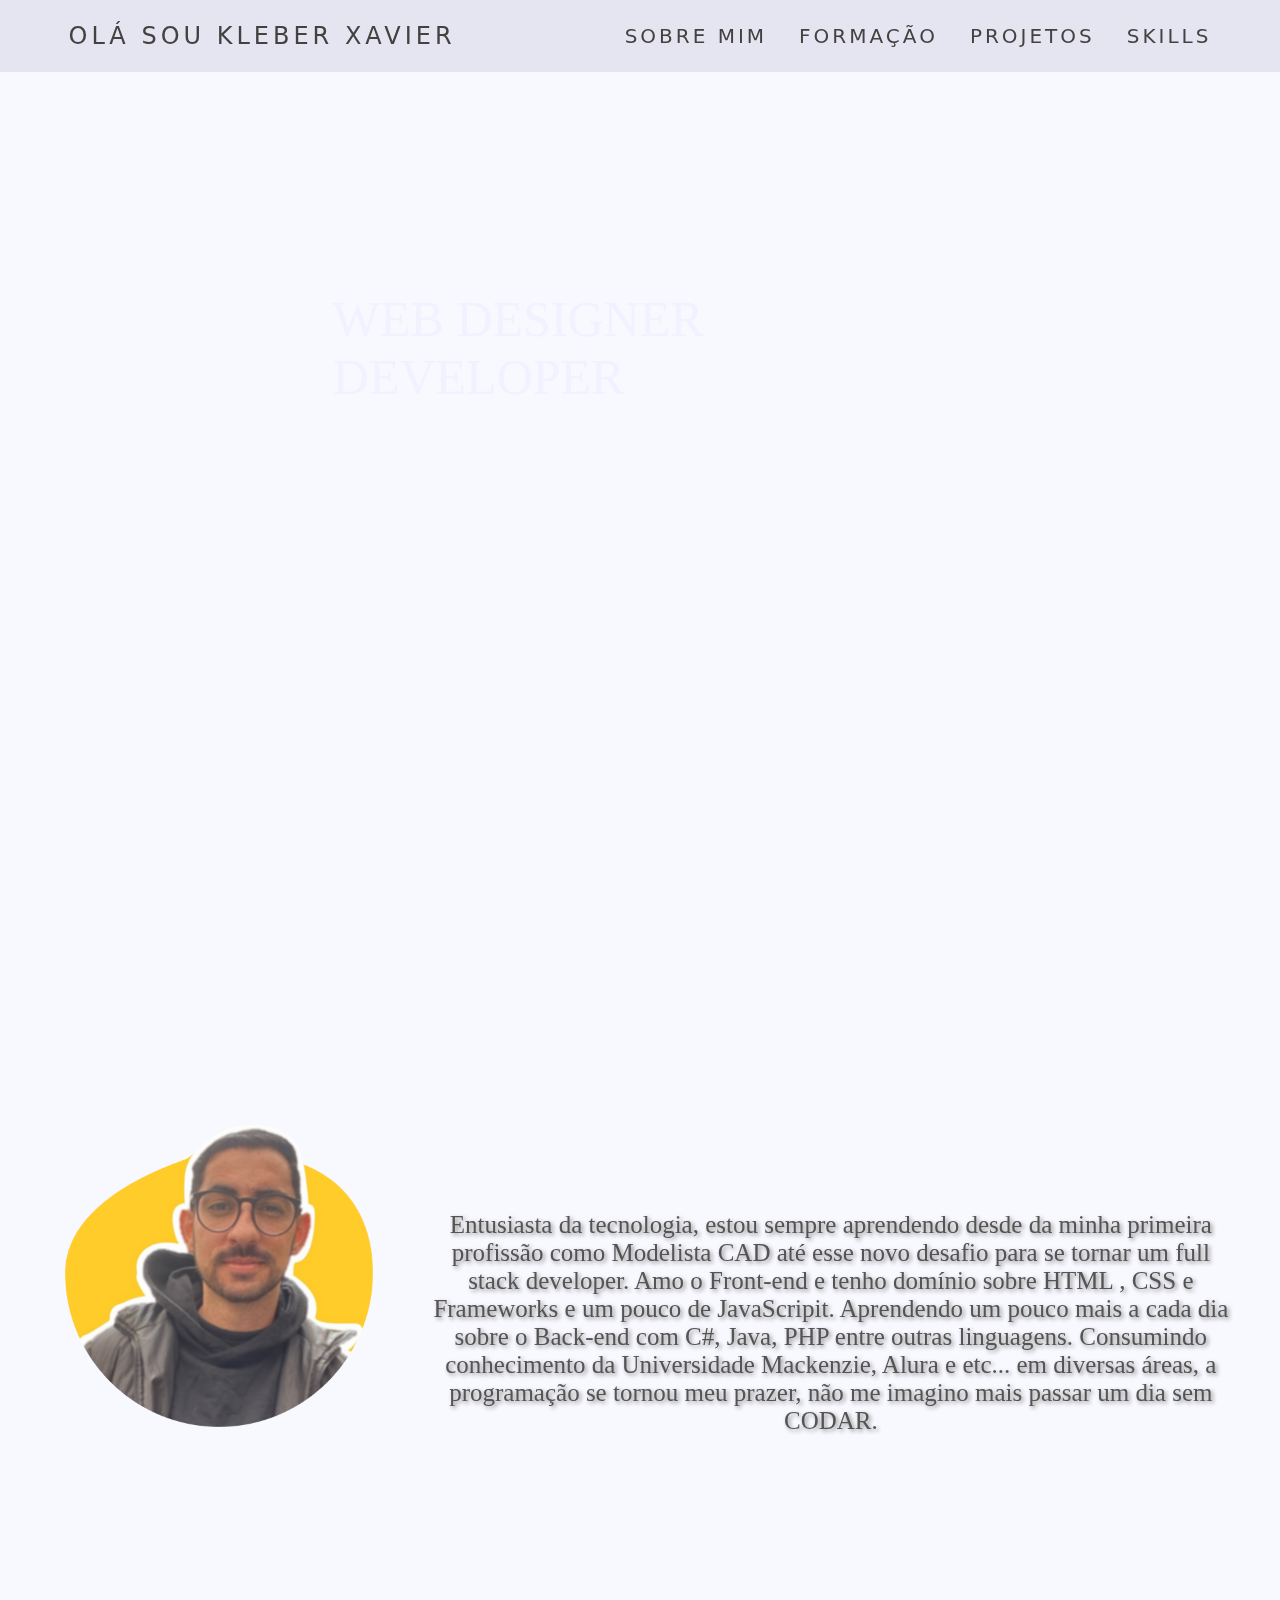
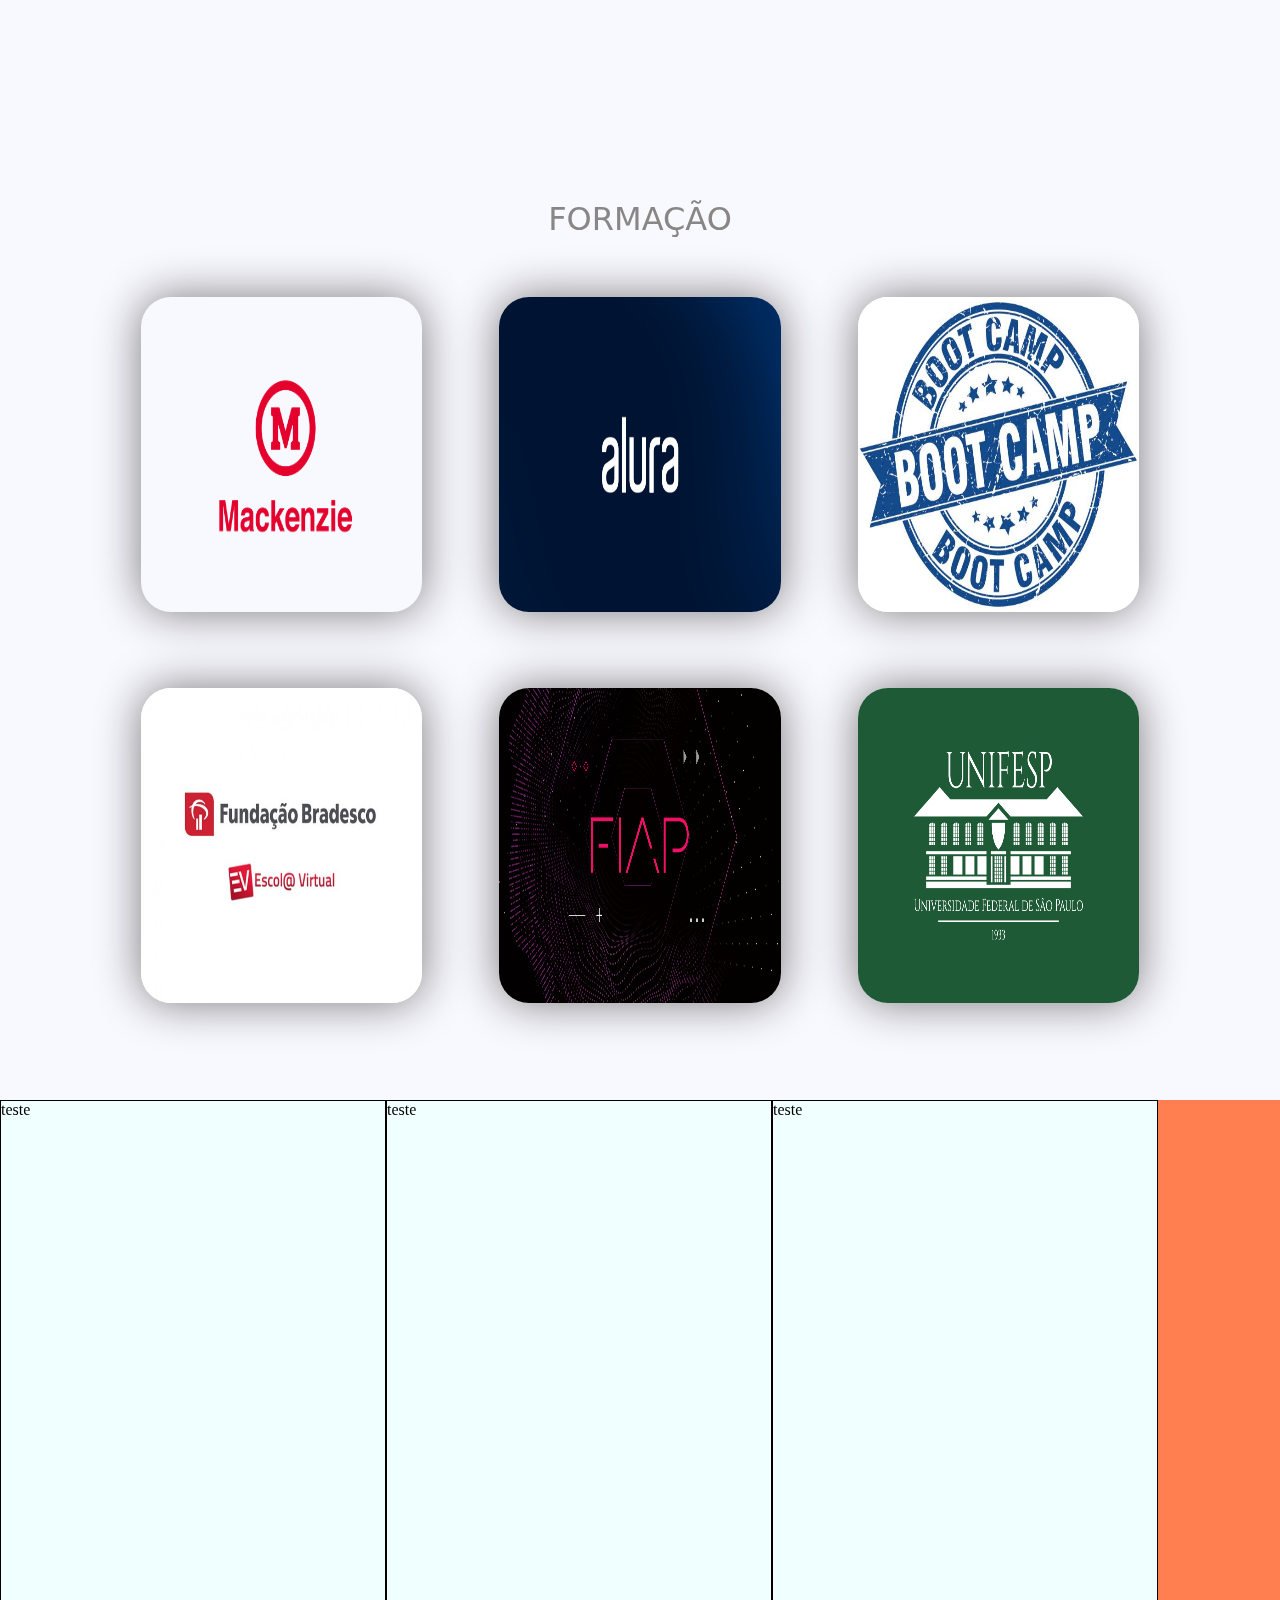
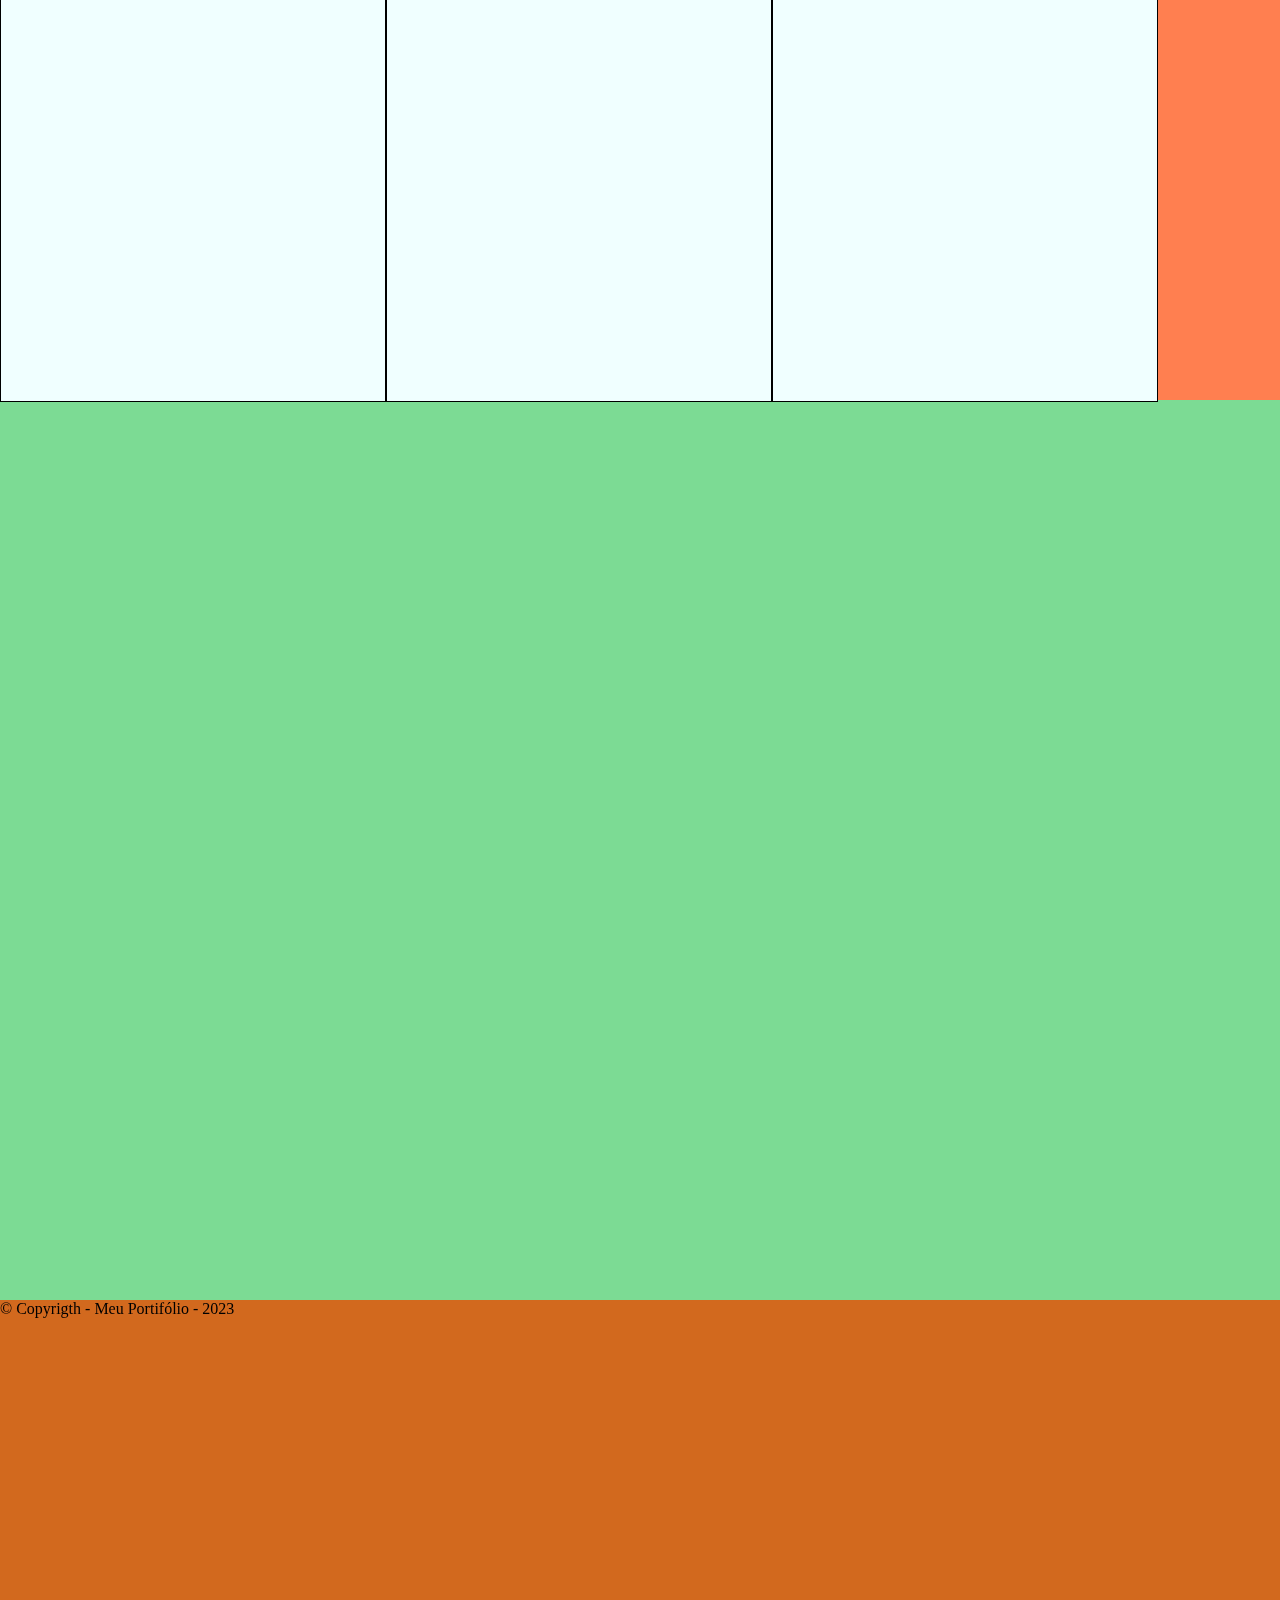
==== index.html @ 64321ced "first commit" ====
<!DOCTYPE html>
<html lang="pt-br">
<head>
    <meta charset="UTF-8">
    <meta http-equiv="X-UA-Compatible" content="IE=edge">
    <link rel="stylesheet" href="style.css">
    <link rel="stylesheet" href="testestyle.css">
    <meta name="viewport" content="width=device-width, initial-scale=1.0">
    <title>Portifólio Kleber Xavier</title>
</head>
<body>
    <header>
        <nav>
            <a class="logo" href="">Olá Sou Kleber Xavier</a>
            <div class="mobile-menu">
                <div class="line1"></div>
                <div class="line2"></div>
                <div class="line3"></div>
            </div>
            <ul class="nav-list">
                <li><a href="#SobreMim" rel="null" type="onpage" id="mensagensclick">SOBRE MIM</a></li>
                <li><a href="#Formacao">FORMAÇÃO</a></li>
                <li><a href="#projetos">PROJETOS</a></li>
                <li><a href="#skills">SKILLS</a></li>
            </ul>
        </nav>
        <p>WEB DESIGNER DEVELOPER</p>
    </header>
    <main></main>
    <script src="mobile-navbar.js"></script>

    <div id="SobreMim" class="containerSobreMim">
        <div class="childSobreMim1">
            <img src="/Imagens/CAPA - KLEBER.png " alt="Minha foto" title="Minha foto" class="ImgSobreMim">
        </div>
    <div class="childSobreMim2"></div>
        <div class="childSobreMim3">
        <p class="TextSobreMim">Entusiasta da tecnologia, estou sempre aprendendo desde da minha primeira profissão como Modelista CAD até esse novo desafio para se tornar um full stack developer.
            Amo o Front-end e tenho domínio sobre HTML , CSS e Frameworks e um pouco de JavaScripit.
            Aprendendo um pouco mais a cada dia sobre o Back-end com C#, Java, PHP entre outras linguagens.
            Consumindo conhecimento da Universidade Mackenzie, Alura e etc... em diversas áreas, a programação se tornou meu prazer, não me imagino mais passar um dia sem CODAR.</p>
        </div>
    </div>
    <div id="Formacao" class="containerFormacao">
        <div class="backgroundFormacao">
            <h1 class="titleFormacao">FORMAÇÃO</h1>
        </div>
        <div class="childFormacao1">
            <div class="img1">
                <img src="/Imagens/mackenzie.png" alt="Logo Faculdade Prebiteriana Mackenzie" class="ImgFormacao1"></a>
                <div class="text1">
                    <p>Formando em Analise e Desenvolvimento</p>
                </div>
            </div>
        </div>
        <div class="childFormacao1">
            <div class="img1">
                <img src="/Imagens/alura.png" alt="Logo Alura Cursos" class="ImgFormacao1"></a>
                <div class="text1">
                    <p>Cursos atuais e variados sobre o mundo tech </p>
                </div>
            </div>
        </div>
        <div class="childFormacao1">
            <div class="img1">
                <img src="/Imagens/bootcamps.jpg" alt="Logo Universal de Bootcamps" class="ImgFormacao1"></a>
                <div class="text1">
                    <p>Imersões e desafios que participei</p>
                </div>
            </div>
        </div>
        <div class="childFormacao1">
            <div class="img1">
                <img src="/Imagens/bradesco.png" alt="Logo Fundação bradesco" class="ImgFormacao1"></a>
                <div class="text1">
                    <p>Certificados variados</p>
                </div>
            </div>
        </div>
        <div class="childFormacao1">
            <div class="img1">
                <img src="/Imagens/fiap.png" alt="Logo FIAP" class="ImgFormacao1"></a>
                <div class="text1">
                    <p>Um pouco de Back-end pela FIAP</p>
                </div>
            </div>
        </div>
        <div class="childFormacao1">
            <div class="img1">
                <img src="/Imagens/Unifesp.png" alt="Logo UNIFESP" class="ImgFormacao1"></a>
                <div class="text1">
                    <p>Certificados </p>
                </div>
            </div>
        </div>
    </div>
    <div id="projetos" class="containerProjetos">
        <div class="childrenProjetos">teste</div>
        <div class="childrenProjetos">teste</div>
        <div class="childrenProjetos">teste</div>
    </div>

    <div id="skills" class="containerSkills">
        <div class="childrenSkills"></div>
        <div class="childrenSkills"></div>
        <div class="childrenSkills"></div>
        <div class="childrenSkills"></div>
        <div class="childrenSkills"></div>
        <div class="childrenSkills"></div>
        <div class="childrenSkills"></div>
        <div class="childrenSkills"></div>
        <div class="childrenSkills"></div>
        <div class="childrenSkills"></div>
        <div class="childrenSkills"></div>
        <div class="childrenSkills"></div>
        <div class="childrenSkills"></div>
        <div class="childrenSkills"></div>
        <div class="childrenSkills"></div>
        <div class="childrenSkills"></div>
        <div class="childrenSkills"></div>
        <div class="childrenSkills"></div>
        <div class="childrenSkills"></div>
        <div class="childrenSkills"></div>
    </div>
    <footer id="rodape">
        <div id="rodape1"></div>
        <p class="Copyrigth">&copy; Copyrigth - Meu Portifólio - 2023</p>    
    </footer>
</body>
</html>
---- style.css ----
body{
    background-color:ghostwhite;


}

header p{
    font-size: 50px;
    position: absolute;
    padding: 17% 26%;
    mix-blend-mode: overlay;
}


.containerSobreMim {
    width: 100%;
    height: 100vh;
    display: flex;
    justify-content: center;
    align-items: center;
    justify-content: space-around;

}
.childSobreMim1 {
    width: 30%;
    height: 50%;
    margin: 0px 0em 0 3em;
    text-align: center;
}
.childSobreMim2 {
    width: 3%;
    height: 50%;
}
.childSobreMim3 {
    width: 75%;
    height: 50%;
    text-align: center;
}

.TextSobreMim {
    font-size: 25px;
    margin-top: 10%;
    align-items: center;
    margin-right: 5%;
    text-shadow: 2px 2px 4px #898686;
    color: #555454;
}

.ImgSobreMim {
    width: 90%;
}

.backgroundFormacao{
    display: flex;
    position: absolute;

}
.titleFormacao {
    text-align: center;
    font-family: system-ui, -apple-system, Helvetica, Arial, sans-serif;
    font-weight: 200;
 color: #898686;
}

.containerFormacao {
    width: 100vw;
    height: 100vh;
    display: flex;
    flex-direction: row;
    flex-wrap: wrap;
    justify-content: center;
    align-content: center;
}

.childFormacao1 {
    width: 22%;
    height: 35%;

    box-shadow: 0px 0px 45px 1px grey;
    border-radius: 30px;
    margin: 3% 3%;
}

.ImgFormacao1 {
    width: 100%;
    height: 100%;
    border-radius: 30px;
}
.childFormacao1{
    display: flex;
}
.img1{
position: relative;
width: 100%;

}
.img1 img{
    display: block;
    margin: auto;
    width: 100%;
}

.text1{
    width: 100%;
    height: 100%;
    top: 0; 
    left: 0;
    position: absolute;
    display: flex;
    justify-content: center;
    align-items: center;
    flex-direction: column;
    opacity: 0;
    transition: 0.8s;
    background-color: rgba(0, 0, 0, 0.8);
    border-radius: 30px;
}
.text1:hover {
    opacity: 1;
}
.text1 p{
    font-size: 25px;
    color: rgb(255, 255, 255);
    text-align: center;
}
.containerProjetos{
    width: 100VW;
    height: 100vh;
    background-color: coral;
    display: flex;
}
.childrenProjetos{
    display: flex;
    border: solid 1px black;
    background-color: azure;
    width: 30%;
    height: 100%;
    justify-content: space-between;
}
.containerSkills{
    width: 100VW;
    height: 100vh;
    background-color: rgb(124, 219, 148);
}


footer{
    width: 100vw;
    height: 100vh;
    background-color: chocolate;
}
---- testestyle.css ----
* {
  margin: 0;
  padding: 0;
}

a {
  color: rgb(69, 65, 65);
  text-decoration: none;
  transition: 0.3s;
  font-size: 20px;
}

a:hover {
  opacity: 0.7;
}

.logo {
  font-size: 24px;
  text-transform: uppercase;
  letter-spacing: 4px;
}

nav {
  display: flex;
  justify-content: space-around;
  align-items: center;
  font-family: system-ui, -apple-system, Helvetica, Arial, sans-serif;
  background: #c4c4d659;
  height: 8vh;
}

main {
  background: url("fundo.jpg") no-repeat center center;
  background-size: cover;
  height: 92vh;

}

.nav-list {
  list-style: none;
  display: flex;
}

.nav-list li {
  letter-spacing: 3px;
  margin-left: 32px;
}

.mobile-menu {
  display: none;
  cursor: pointer;
}

.mobile-menu div {
  width: 32px;
  height: 2px;
  background: rgb(69, 65, 65);
  margin: 8px;
  transition: 0.3s;
}
@media (max-width: 767px) {
  body {
    overflow-x: hidden;
  }
  header p{
    padding: 76% 17%;
    font-size: 42px;
  }
  .logo{
    font-size: 18px;
    letter-spacing: 3px;
  }
  .nav-list {
    position: absolute;
    top: 8vh;
    right: 0;
    width: 50vw;
    height: 92vh;
    background:#c4c4d659;
    flex-direction: column;
    align-items: center;
    justify-content: space-around;
    transform: translateX(100%);
    transition: transform 0.3s ease-in;
  }
  .nav-list li {
    margin-left: 0;
    opacity: 0;
  }
  .mobile-menu {
    display: block;
  }
  #esqMensagens, #dirMensagens,#esqLouvor, #dirLouvor, #esqSobre, #dirSobre, #esqContato, #dirContato{
    width: 5%;

  }
  #mensagens{
    width: 90%;
  }
  #louvor{
    width: 90%;
  }
  #sobre{
    width: 90%;
  }
  #contato{
    width: 90%;
  }
  #imgMsg{
    width: 95%;
    border-radius: 30px 30px 30px 30px;
    margin: 13% 2%;
  }
  #quadradomensagens{
    width: 358px;
    height: 235px;
    margin: -276px -6px;
    border-radius: 30px 30px 30px 30px;
  }
  #titulo1{
    font-size: 5vw;
  }
  #versiculo1{
    font-size: 5vw;
    margin: 74% 3% 0% 3%;

  } 
  #devocional1{
    font-size: 5vw;
    margin: 70% 9% 0% 3%;
    
  }
  #tituloVideo{
    margin: 165% 10% 10% 10%;
  }
  .videoMural{
    width: 100%;
    margin: auto;
  }
  #tituloSobre{
    margin: 97% 3% -5% 3%;
    font-size: 5vw;
  }
  #sobreDevocional{
    font-size: 5vw;
    margin: 17% 3% 26% 3%;
  }
  #contato{
    margin: 64% 0% 0% 0%;;
  }
  .legend{
    font-size: 5vw;
  }
}

.nav-list.active {
  transform: translateX(0);
}

@keyframes navLinkFade {
  from {
    opacity: 0;
    transform: translateX(50px);
  }
  to {
    opacity: 1;
    transform: translateX(0);
  }
}

.mobile-menu.active .line1 {
  transform: rotate(-45deg) translate(-8px, 8px);
}

.mobile-menu.active .line2 {
  opacity: 0;
}

.mobile-menu.active .line3 {
  transform: rotate(45deg) translate(-5px, -7px);
}
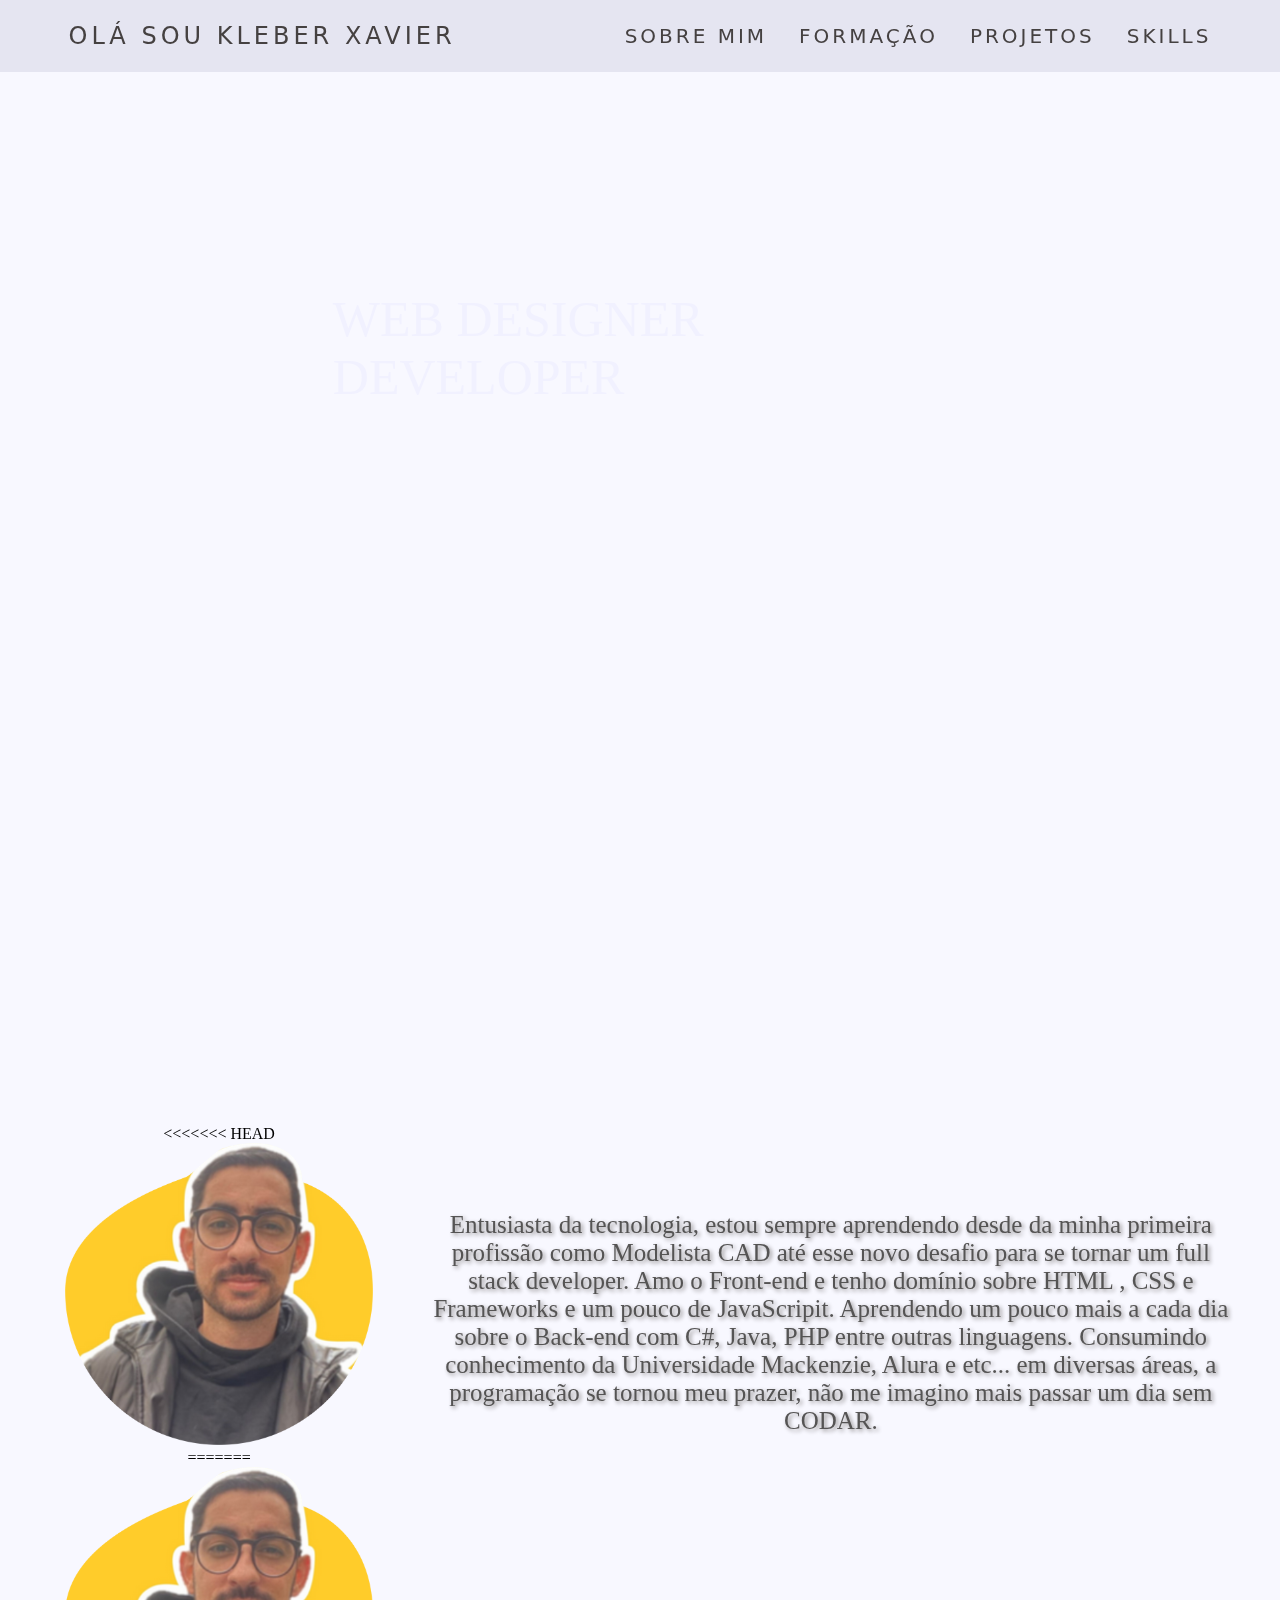
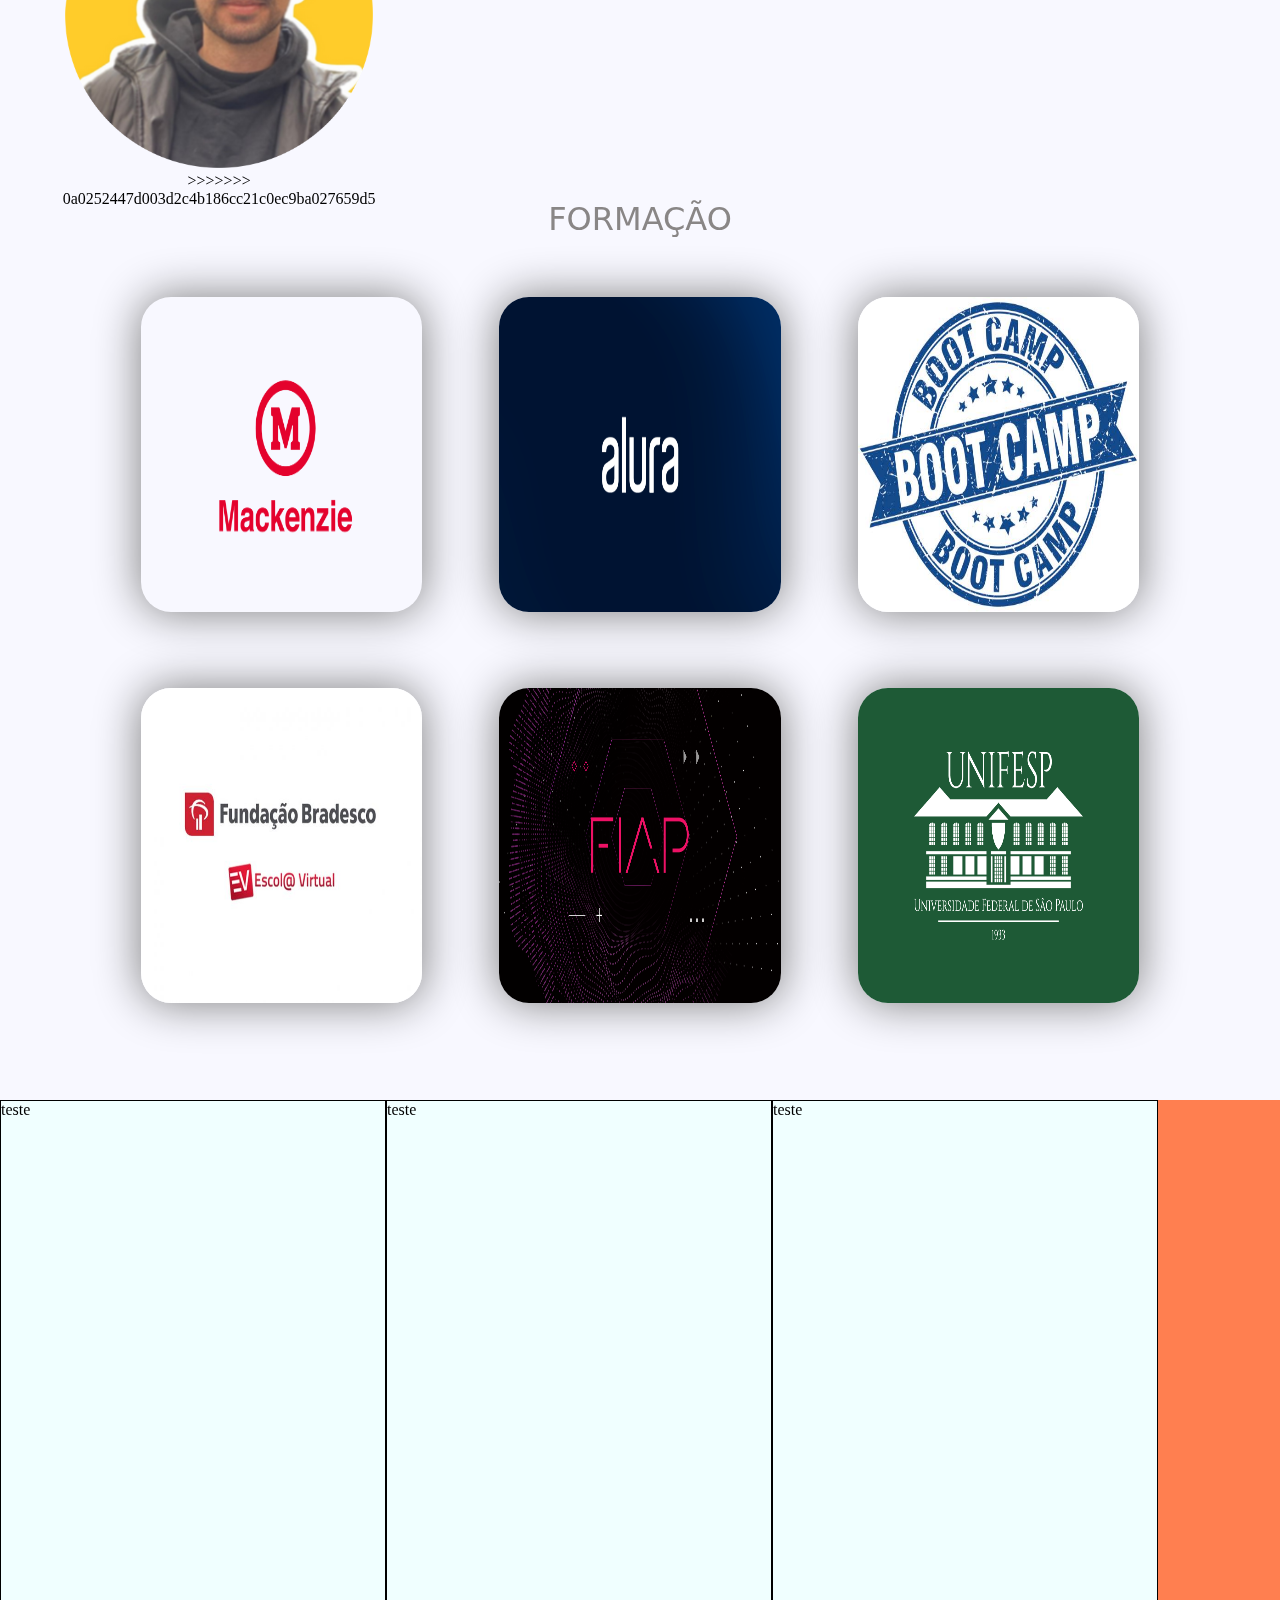
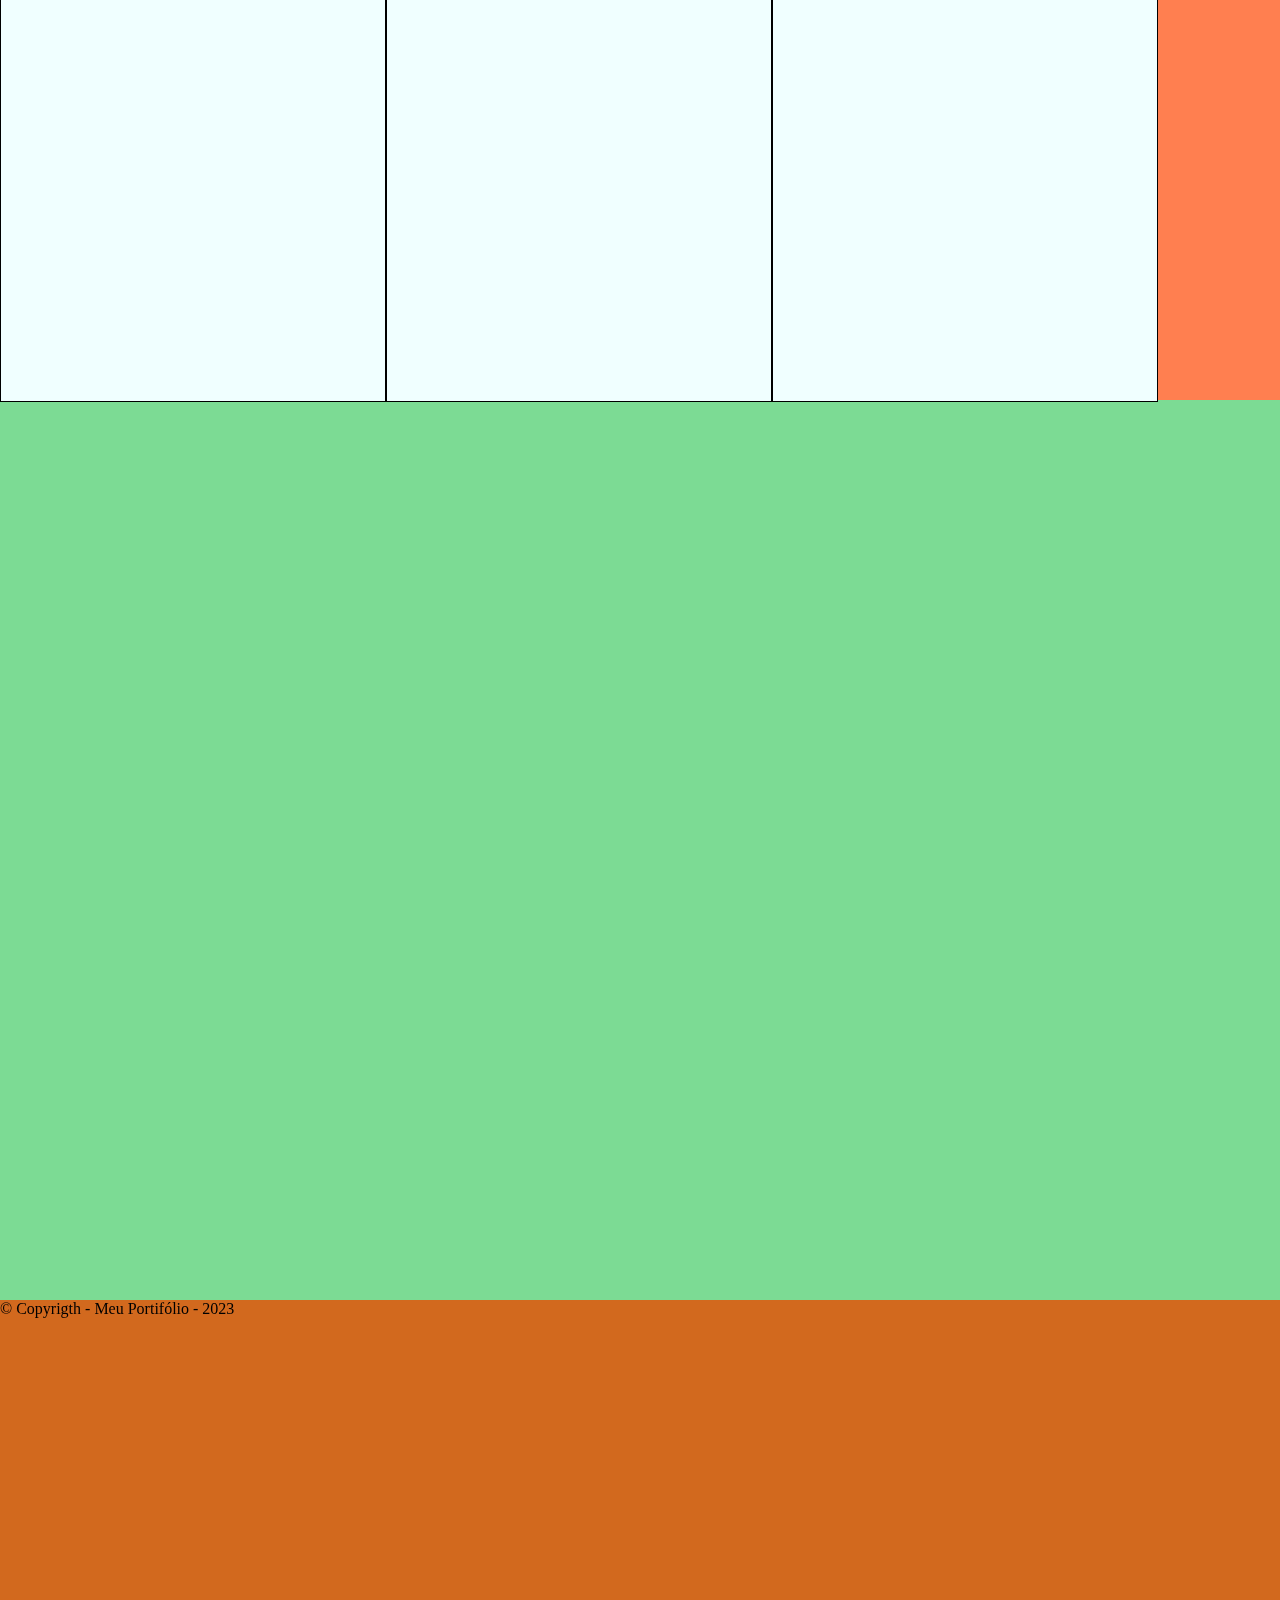
==== commit a5334ef6: "Merge branch 'master' of https://github.com/KleberXavier/Portifolio" ====
--- a/index.html
+++ b/index.html
@@ -31,7 +31,11 @@
 
     <div id="SobreMim" class="containerSobreMim">
         <div class="childSobreMim1">
-            <img src="/Imagens/CAPA - KLEBER.png " alt="Minha foto" title="Minha foto" class="ImgSobreMim">
+<<<<<<< HEAD
+            <img src="./Imagens/CAPA - KLEBER.png" alt="Minha foto" title="Minha foto" class="ImgSobreMim">
+=======
+            <img src="./Imagens/CAPA - KLEBER.png " alt="Minha foto" title="Minha foto" class="ImgSobreMim">
+>>>>>>> 0a0252447d003d2c4b186cc21c0ec9ba027659d5
         </div>
     <div class="childSobreMim2"></div>
         <div class="childSobreMim3">
@@ -47,7 +51,7 @@
         </div>
         <div class="childFormacao1">
             <div class="img1">
-                <img src="/Imagens/mackenzie.png" alt="Logo Faculdade Prebiteriana Mackenzie" class="ImgFormacao1"></a>
+                <img src="./Imagens/mackenzie.png" alt="Logo Faculdade Prebiteriana Mackenzie" class="ImgFormacao1"></a>
                 <div class="text1">
                     <p>Formando em Analise e Desenvolvimento</p>
                 </div>
@@ -55,7 +59,7 @@
         </div>
         <div class="childFormacao1">
             <div class="img1">
-                <img src="/Imagens/alura.png" alt="Logo Alura Cursos" class="ImgFormacao1"></a>
+                <img src="./Imagens/alura.png" alt="Logo Alura Cursos" class="ImgFormacao1"></a>
                 <div class="text1">
                     <p>Cursos atuais e variados sobre o mundo tech </p>
                 </div>
@@ -63,7 +67,7 @@
         </div>
         <div class="childFormacao1">
             <div class="img1">
-                <img src="/Imagens/bootcamps.jpg" alt="Logo Universal de Bootcamps" class="ImgFormacao1"></a>
+                <img src="./Imagens/bootcamps.jpg" alt="Logo Universal de Bootcamps" class="ImgFormacao1"></a>
                 <div class="text1">
                     <p>Imersões e desafios que participei</p>
                 </div>
@@ -71,7 +75,7 @@
         </div>
         <div class="childFormacao1">
             <div class="img1">
-                <img src="/Imagens/bradesco.png" alt="Logo Fundação bradesco" class="ImgFormacao1"></a>
+                <img src="./Imagens/bradesco.png" alt="Logo Fundação bradesco" class="ImgFormacao1"></a>
                 <div class="text1">
                     <p>Certificados variados</p>
                 </div>
@@ -79,7 +83,7 @@
         </div>
         <div class="childFormacao1">
             <div class="img1">
-                <img src="/Imagens/fiap.png" alt="Logo FIAP" class="ImgFormacao1"></a>
+                <img src="./Imagens/fiap.png" alt="Logo FIAP" class="ImgFormacao1"></a>
                 <div class="text1">
                     <p>Um pouco de Back-end pela FIAP</p>
                 </div>
@@ -87,7 +91,7 @@
         </div>
         <div class="childFormacao1">
             <div class="img1">
-                <img src="/Imagens/Unifesp.png" alt="Logo UNIFESP" class="ImgFormacao1"></a>
+                <img src="./Imagens/Unifesp.png" alt="Logo UNIFESP" class="ImgFormacao1"></a>
                 <div class="text1">
                     <p>Certificados </p>
                 </div>
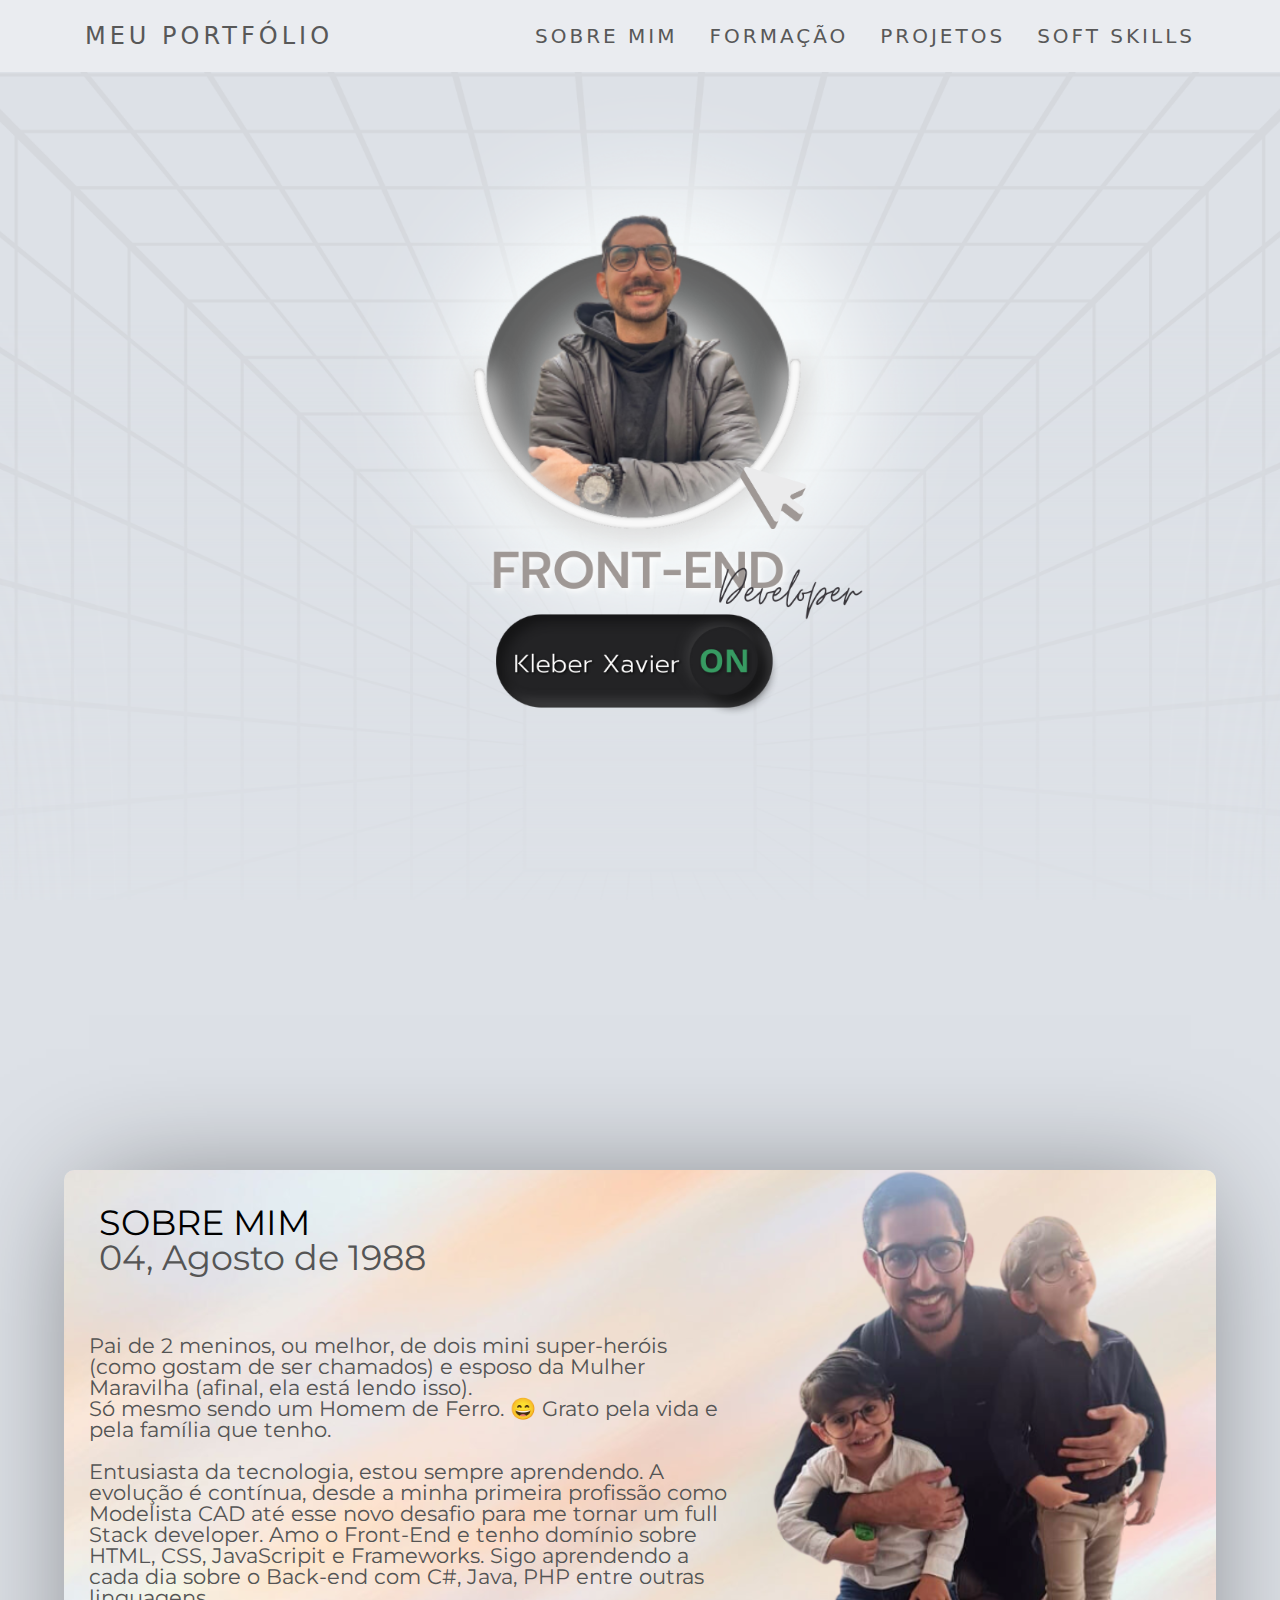
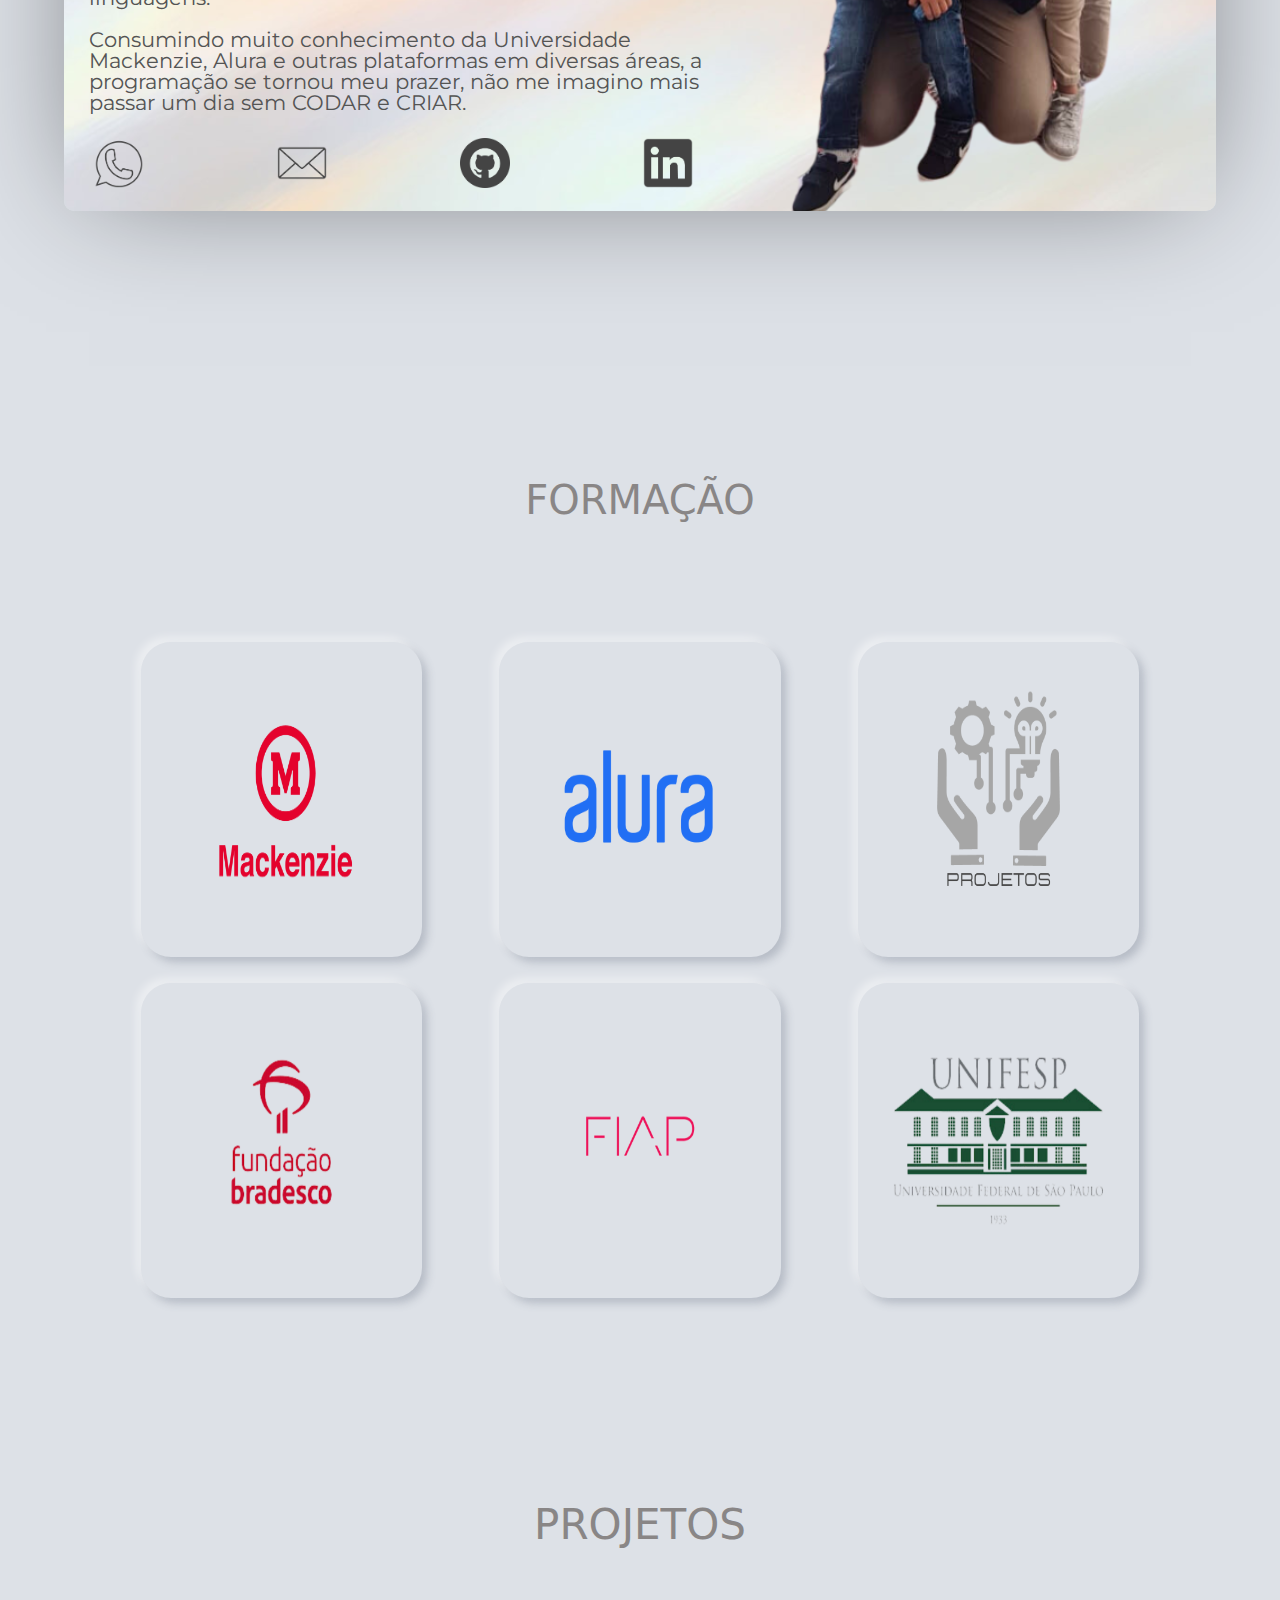
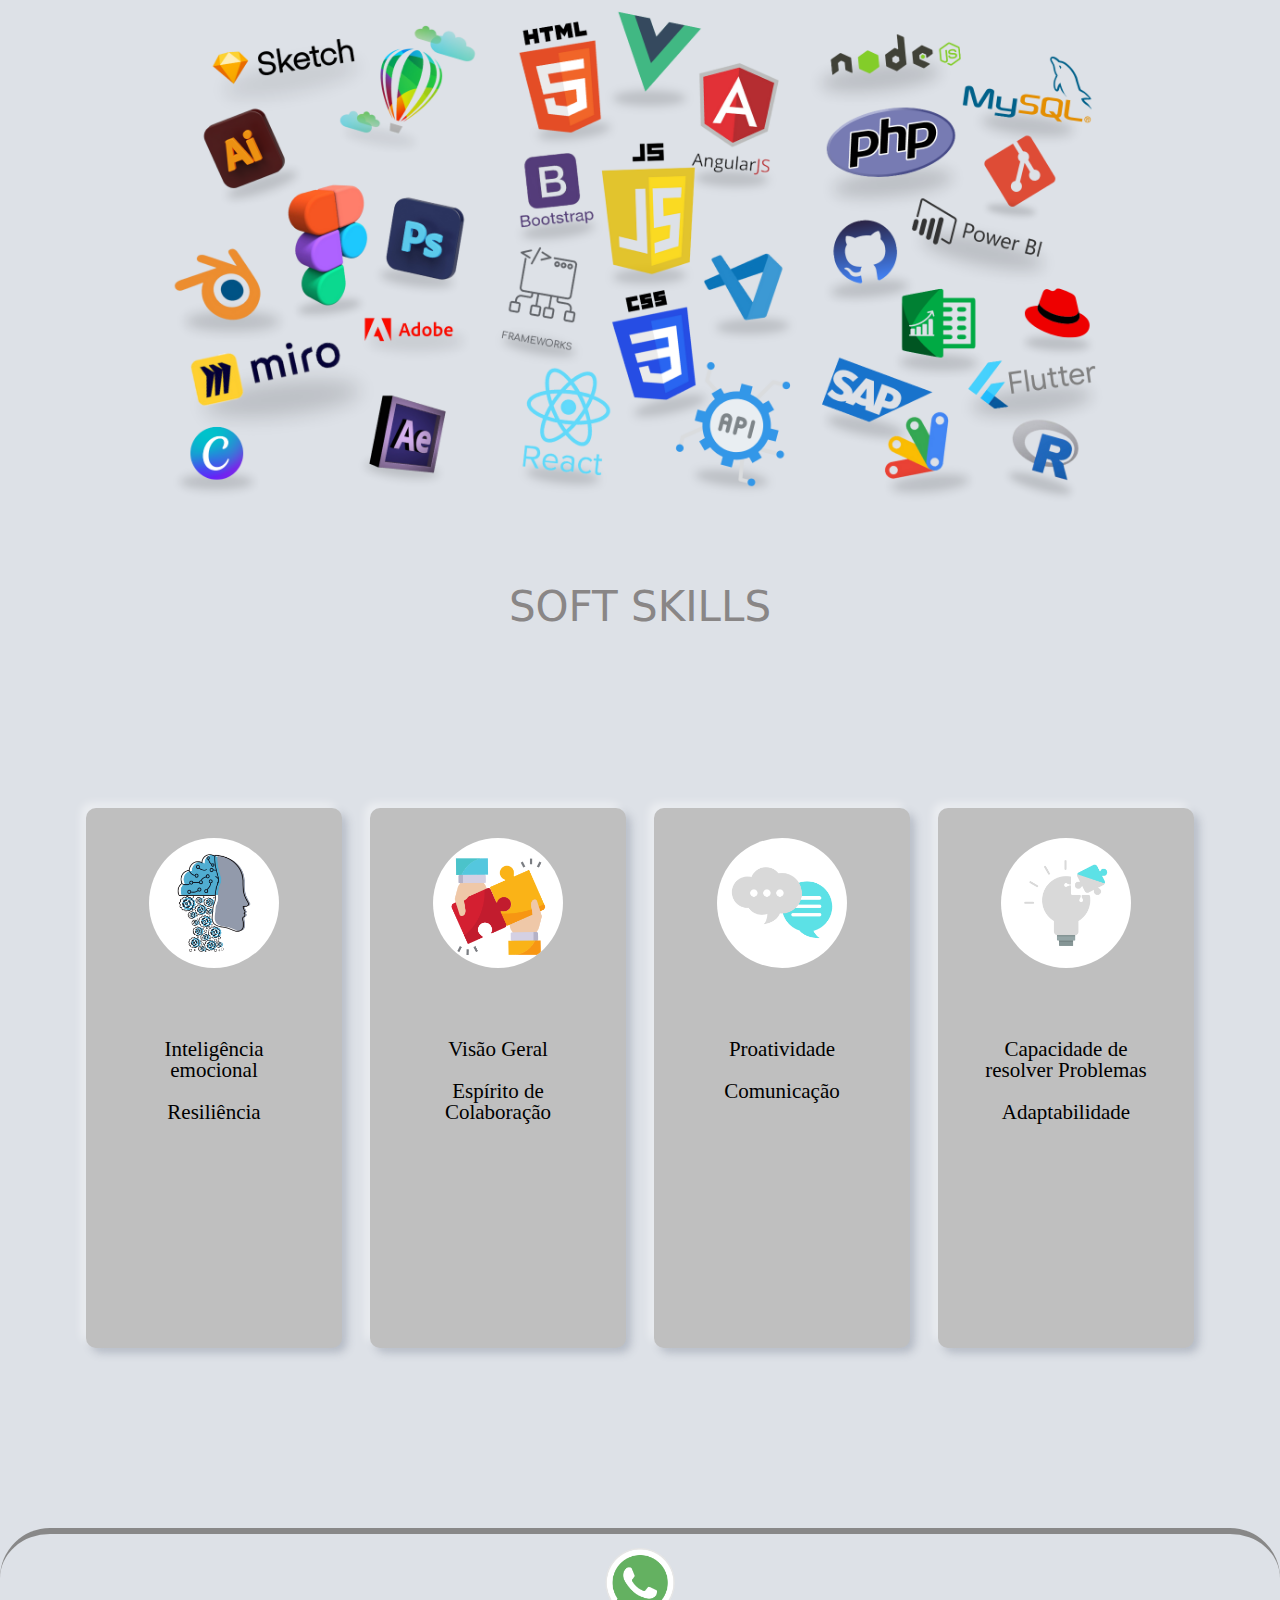
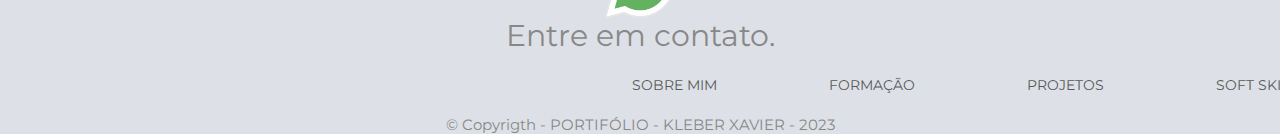
==== commit 64fd1410: "Atualizaçãp de lançamento" ====
--- a/index.html
+++ b/index.html
@@ -3,15 +3,18 @@
 <head>
     <meta charset="UTF-8">
     <meta http-equiv="X-UA-Compatible" content="IE=edge">
-    <link rel="stylesheet" href="style.css">
-    <link rel="stylesheet" href="testestyle.css">
+    <link rel="stylesheet" href="./css/reset.css">
+    <link rel="stylesheet" href="./css/style.css">
+    <link rel="stylesheet" href="./css/testestyle.css">
+    <link rel="stylesheet" href="./css/card.css">
+
     <meta name="viewport" content="width=device-width, initial-scale=1.0">
-    <title>Portifólio Kleber Xavier</title>
+    <title>Portfólio Kleber Xavier</title>
 </head>
 <body>
     <header>
         <nav>
-            <a class="logo" href="">Olá Sou Kleber Xavier</a>
+            <a class="logo" href="">MEU PORTFÓLIO</a>
             <div class="mobile-menu">
                 <div class="line1"></div>
                 <div class="line2"></div>
@@ -21,115 +24,226 @@
                 <li><a href="#SobreMim" rel="null" type="onpage" id="mensagensclick">SOBRE MIM</a></li>
                 <li><a href="#Formacao">FORMAÇÃO</a></li>
                 <li><a href="#projetos">PROJETOS</a></li>
-                <li><a href="#skills">SKILLS</a></li>
+                <li><a href="#Soft Skills">SOFT SKILLS</a></li>
             </ul>
         </nav>
-        <p>WEB DESIGNER DEVELOPER</p>
     </header>
     <main></main>
     <script src="mobile-navbar.js"></script>
-
-    <div id="SobreMim" class="containerSobreMim">
-        <div class="childSobreMim1">
-<<<<<<< HEAD
-            <img src="./Imagens/CAPA - KLEBER.png" alt="Minha foto" title="Minha foto" class="ImgSobreMim">
-=======
-            <img src="./Imagens/CAPA - KLEBER.png " alt="Minha foto" title="Minha foto" class="ImgSobreMim">
->>>>>>> 0a0252447d003d2c4b186cc21c0ec9ba027659d5
-        </div>
-    <div class="childSobreMim2"></div>
-        <div class="childSobreMim3">
-        <p class="TextSobreMim">Entusiasta da tecnologia, estou sempre aprendendo desde da minha primeira profissão como Modelista CAD até esse novo desafio para se tornar um full stack developer.
-            Amo o Front-end e tenho domínio sobre HTML , CSS e Frameworks e um pouco de JavaScripit.
-            Aprendendo um pouco mais a cada dia sobre o Back-end com C#, Java, PHP entre outras linguagens.
-            Consumindo conhecimento da Universidade Mackenzie, Alura e etc... em diversas áreas, a programação se tornou meu prazer, não me imagino mais passar um dia sem CODAR.</p>
-        </div>
-    </div>
-    <div id="Formacao" class="containerFormacao">
-        <div class="backgroundFormacao">
-            <h1 class="titleFormacao">FORMAÇÃO</h1>
-        </div>
-        <div class="childFormacao1">
-            <div class="img1">
-                <img src="./Imagens/mackenzie.png" alt="Logo Faculdade Prebiteriana Mackenzie" class="ImgFormacao1"></a>
-                <div class="text1">
-                    <p>Formando em Analise e Desenvolvimento</p>
-                </div>
-            </div>
-        </div>
-        <div class="childFormacao1">
-            <div class="img1">
-                <img src="./Imagens/alura.png" alt="Logo Alura Cursos" class="ImgFormacao1"></a>
-                <div class="text1">
-                    <p>Cursos atuais e variados sobre o mundo tech </p>
-                </div>
-            </div>
-        </div>
-        <div class="childFormacao1">
-            <div class="img1">
-                <img src="./Imagens/bootcamps.jpg" alt="Logo Universal de Bootcamps" class="ImgFormacao1"></a>
-                <div class="text1">
-                    <p>Imersões e desafios que participei</p>
-                </div>
-            </div>
-        </div>
-        <div class="childFormacao1">
-            <div class="img1">
-                <img src="./Imagens/bradesco.png" alt="Logo Fundação bradesco" class="ImgFormacao1"></a>
-                <div class="text1">
-                    <p>Certificados variados</p>
-                </div>
-            </div>
-        </div>
-        <div class="childFormacao1">
-            <div class="img1">
-                <img src="./Imagens/fiap.png" alt="Logo FIAP" class="ImgFormacao1"></a>
-                <div class="text1">
-                    <p>Um pouco de Back-end pela FIAP</p>
-                </div>
-            </div>
-        </div>
-        <div class="childFormacao1">
-            <div class="img1">
-                <img src="./Imagens/Unifesp.png" alt="Logo UNIFESP" class="ImgFormacao1"></a>
-                <div class="text1">
-                    <p>Certificados </p>
-                </div>
-            </div>
-        </div>
-    </div>
-    <div id="projetos" class="containerProjetos">
-        <div class="childrenProjetos">teste</div>
-        <div class="childrenProjetos">teste</div>
-        <div class="childrenProjetos">teste</div>
-    </div>
-
-    <div id="skills" class="containerSkills">
-        <div class="childrenSkills"></div>
-        <div class="childrenSkills"></div>
-        <div class="childrenSkills"></div>
-        <div class="childrenSkills"></div>
-        <div class="childrenSkills"></div>
-        <div class="childrenSkills"></div>
-        <div class="childrenSkills"></div>
-        <div class="childrenSkills"></div>
-        <div class="childrenSkills"></div>
-        <div class="childrenSkills"></div>
-        <div class="childrenSkills"></div>
-        <div class="childrenSkills"></div>
-        <div class="childrenSkills"></div>
-        <div class="childrenSkills"></div>
-        <div class="childrenSkills"></div>
-        <div class="childrenSkills"></div>
-        <div class="childrenSkills"></div>
-        <div class="childrenSkills"></div>
-        <div class="childrenSkills"></div>
-        <div class="childrenSkills"></div>
-    </div>
-    <footer id="rodape">
-        <div id="rodape1"></div>
-        <p class="Copyrigth">&copy; Copyrigth - Meu Portifólio - 2023</p>    
-    </footer>
-</body>
+    <div class="espace"></div>
+    <section id="SobreMim" class="containerSobreMim">
+        <div class="movie_card">
+            <div class="info_section">
+                <div class="movie_header">
+                    <h1>SOBRE MIM</h1>
+                    <h4>04, Agosto de 1988</h4>
+                </div>
+                <div class="movie_desc">
+                    <p class="text">
+                    Pai de 2     meninos,    ou melhor, de dois mini     super-heróis (como gostam de ser chamados) e esposo da Mulher Maravilha     (afinal, ela está lendo isso).<br>
+                    Só mesmo sendo um Homem de Ferro. 😄
+                    Grato pela vida e pela família que tenho.<br><br> 
+                    Entusiasta da tecnologia, estou sempre aprendendo. A evolução é contínua, desde a minha primeira profissão como Modelista CAD até esse novo desafio para me tornar um full Stack developer. Amo o Front-End e tenho domínio sobre HTML, CSS, JavaScripit e Frameworks. Sigo aprendendo a cada dia sobre o Back-end com C#, Java, PHP entre outras linguagens. <br><br>
+                    Consumindo muito conhecimento da Universidade Mackenzie, Alura e outras plataformas em diversas áreas, a programação se tornou meu prazer, não me imagino mais passar um dia sem CODAR e CRIAR.
+                    </p>
+                </div>
+                <div class="movie_social">
+                    <ul>
+                        <li><a href="https://api.whatsapp.com/send?phone=5511997141641"><img src="./Imagens/IconWhatsApp.png" class="material-icons"></li>
+                        <li><a href="mailto:kleber.xavier@outlook.com"><img src="./Imagens/IconEmail.png" class="material-icons"></li>
+                        <li><a href="https://github.com/KleberXavier"><img src="./Imagens/IconGitHub.png" class="material-icons"></li>
+                        <li><a href="https://www.linkedin.com/in/kleberxavierdev/"><img src="./Imagens/IconLinkedin.png" class="material-icons"></li>
+                    </ul>
+                </div>
+            </div>
+            <div class="blur_back bright_back">
+            </div>
+        </div>
+    </section>
+    
+    <section id="Formacao" class="sectionformacao"> 
+        <h1 class="title1">FORMAÇÃO</h1>
+        <div class="containerFormacao"> 
+            <div class="childFormacao1">
+                <div class="img1">
+                    <img src="./Imagens/mackenzie.png" alt="Logo Faculdade Prebiteriana Mackenzie" class="ImgFormacao1"></a>
+                    <div class="text1">
+                        <a class="textForm" href="https://drive.google.com/drive/folders/15NeJLM27b_ISQau9cxXcPy85hqLD765E?usp=share_link"><p>Formando em Analise e Desenvolvimento</p></a>
+                    </div>
+                </div>
+            </div>
+            <div class="childFormacao1">
+                <div class="img1">
+                    <img src="./Imagens/alura.png" alt="Logo Alura Cursos" class="ImgFormacao1">
+                    <div class="text1">
+                        <a class="textForm" href="https://drive.google.com/drive/folders/1kQaF0HXvLVK4BzIbGaRrRZyFUfz2Pz9P?usp=share_link"><p>Cursos atuais e variados sobre o mundo tech </p></a>
+                    </div>
+                </div>
+            </div>
+            <div class="childFormacao1">
+                <div class="img1">
+                    <img src="./Imagens/projetos.png" alt="Logo Universal de Bootcamps" class="ImgFormacao1"></a>
+                    <div class="text1">
+                        <a  class="textForm" href="https://drive.google.com/drive/folders/1GlMp439t3Aaq3PJXXbJUSTm52qFeegRE?usp=share_link"><p>Produção</p></a>
+                    </div>
+                </div>
+            </div>
+            <div class="childFormacao1">
+                <div class="img1">
+                    <img src="./Imagens/bradesco.png" alt="Logo Fundação bradesco" class="ImgFormacao1"></a>
+                    <div class="text1">
+                        <a class="textForm" href="https://drive.google.com/drive/folders/1P-0gprNX0mhxGCEtyZuorcrFxP_RVwwn?usp=share_link"><p>Certificados</p></a>
+                    </div>
+                </div>
+            </div>
+            <div class="childFormacao1">
+                <div class="img1">
+                    <img src="./Imagens/fiap.png" alt="Logo FIAP" class="ImgFormacao1"></a>
+                    <div class="text1">
+                        <a class="textForm" href="https://drive.google.com/drive/folders/1xT2bkrHCtPoN35wPrXIw6SQSlnKVyMrb?usp=share_link"><p>Back-end</p></a>
+                    </div>
+                </div>
+            </div>
+            <div class="childFormacao1">
+                <div class="img1">
+                    <img src="./Imagens/Unifesp.png" alt="Logo UNIFESP" class="ImgFormacao1"></a>
+                    <div class="text1">
+                        <a class="textForm"href="https://drive.google.com/drive/folders/12nx--yABX9f-pu6-jQ53R60iKOkrRzal?usp=sharing"><p>Certificados </p></a>
+                    </div>
+                </div>
+            </div>
+        </div>
+    </section>
+    <section id="projetos" class="containerProjetos">
+        <h1 class="title2">PROJETOS</h1>
+        <div class="gallery-wrapper">
+            <figure class="gallery-item">
+                <img src="./Imagens/Designer.png" class="item-image">
+                <figcaption class="item-descripition">
+                    <h2 class="name">DESIGNER</h2>
+                    <a href="https://github.com/KleberXavier" class="role">Descubra</a>
+                </figcaption>
+            </figure>
+            <figure class="gallery-item">
+                <img src="./Imagens/Front-end.png" class="item-image">
+                <figcaption class="item-descripition">
+                    <h2 class="name">FRONT-END</h2>
+                    <a href="https://github.com/KleberXavier" class="role">Descubra</a>
+                </figcaption>
+            </figure>
+            <figure class="gallery-item">
+                <img src="./Imagens/Sistemas.png" class="item-image">
+                <figcaption class="item-descripition">
+                    <h2 class="name">SISTEMAS</h2>
+                    <a href="https://github.com/KleberXavier" class="role">Descubra</a>
+                </figcaption>
+            </figure>
+        </div>
+    </section>
+    <h1 class="title2">SOFT SKILLS</h1>
+    <section id="Soft Skills" class="sectionSklls">
+        
+        <div class="container">
+            <div class="row">
+                <div class="col-12 col-sm-6 col-md-4 col-lg-3">
+                <div class="our-team">
+                    <div class="picture">
+                    <img class="img-fluid" src="./Imagens/IconInt.png">
+                    </div>
+                    <div class="team-content">
+                        <ul class="nameSklls">
+                            <li class="skills">Inteligência emocional</li>
+                            <li class="skills">Resiliência</li>
+                        </ul>
+                    </div>
+                    <ul class="social">
+                    <li><a href="https://codepen.io/collection/XdWJOQ/" class="fa fa-facebook" aria-hidden="true"></a></li>
+                    <li><a href="https://codepen.io/collection/XdWJOQ/" class="fa fa-twitter" aria-hidden="true"></a></li>
+                    <li><a href="https://codepen.io/collection/XdWJOQ/" class="fa fa-google-plus" aria-hidden="true"></a></li>
+                    <li><a href="https://codepen.io/collection/XdWJOQ/" class="fa fa-linkedin" aria-hidden="true"></a></li>
+                    </ul>
+                </div>
+                </div>
+                    <div class="col-12 col-sm-6 col-md-4 col-lg-3">
+                <div class="our-team">
+                    <div class="picture">
+                    <img class="img-fluid" src="./Imagens/IconCol.png">
+                    </div>
+                    <div class="team-content">
+                        <ul class="nameSklls">
+                            <li class="skills">Visão Geral</li>
+                            <li class="skills">Espírito de Colaboração</li>
+                        </ul>
+                    </div>
+                    <ul class="social">
+                    <li><a href="https://codepen.io/collection/XdWJOQ/" class="fa fa-facebook" aria-hidden="true"></a></li>
+                    <li><a href="https://codepen.io/collection/XdWJOQ/" class="fa fa-twitter" aria-hidden="true"></a></li>
+                    <li><a href="https://codepen.io/collection/XdWJOQ/" class="fa fa-google-plus" aria-hidden="true"></a></li>
+                    <li><a href="https://codepen.io/collection/XdWJOQ/" class="fa fa-linkedin" aria-hidden="true"></a></li>
+                    </ul>
+                </div>
+                </div>
+                    <div class="col-12 col-sm-6 col-md-4 col-lg-3">
+                <div class="our-team">
+                    <div class="picture">
+                    <img class="img-fluid" src="./Imagens/IconCom.png">
+                    </div>
+                    <div class="team-content">
+                        <ul class="nameSklls">
+                            <li class="skills">Proatividade</li>
+                            <li class="skills">Comunicação</li>
+                        </ul>
+                    </div>
+                    <ul class="social">
+                    <li><img href="https://codepen.io/collection/XdWJOQ/" class="fa fa-facebook" aria-hidden="true"></a></li>
+                    <li><a href="https://codepen.io/collection/XdWJOQ/" class="fa fa-twitter" aria-hidden="true"></a></li>
+                    <li><a href="https://codepen.io/collection/XdWJOQ/" class="fa fa-google-plus" aria-hidden="true"></a></li>
+                    <li><a href="https://codepen.io/collection/XdWJOQ/" class="fa fa-linkedin" aria-hidden="true"></a></li>
+                    </ul>
+                </div>
+                </div>
+                    <div class="col-12 col-sm-6 col-md-4 col-lg-3">
+                <div class="our-team">
+                    <div class="picture">
+                    <img class="img-fluid" src="./Imagens/IconRes.png">
+                    </div>
+                    <div class="team-content">
+                        <ul class="nameSklls">
+                            <li class="skills">Capacidade de resolver Problemas</li>
+                            <li class="skills">Adaptabilidade</li>
+                        </ul>
+                    </div>
+                    <ul class="social">
+                    <li><a href="https://codepen.io/collection/XdWJOQ/" class="fa fa-facebook" aria-hidden="true"></a></li>
+                    <li><a href="https://codepen.io/collection/XdWJOQ/" class="fa fa-twitter" aria-hidden="true"></a></li>
+                    <li><a href="https://codepen.io/collection/XdWJOQ/" class="fa fa-google-plus" aria-hidden="true"></a></li>
+                    <li><a href="https://codepen.io/collection/XdWJOQ/" class="fa fa-linkedin" aria-hidden="true"></a></li>
+                    </ul>
+                    </div>
+                </div>
+            </div>
+        </div>
+    </section>
+        <footer class="rodape">
+            <div class="whatsApp">
+                <a href="https://api.whatsapp.com/send?phone=5511997141641"><img src="./Imagens/whatsapp.png" >
+            </div>
+            <div>      
+                <p class="contato">Entre em contato.</p>    
+            </div>
+            <div class="rodape-list">
+                <ul class="list-rodape">
+                    <li><a class="opcoesrodape" href="#SobreMim">SOBRE MIM</a></li>
+                    <li><a class="opcoesrodape" href="#Formacao">FORMAÇÃO</a></li>
+                    <li><a class="opcoesrodape" href="#projetos">PROJETOS</a></li>
+                    <li><a class="opcoesrodape" href="#skills">SOFT SKILLS</a></li>
+                </ul>
+            </div>
+            <div>      
+                <p id="contato" class="Copyrigth">&copy; Copyrigth - PORTIFÓLIO - KLEBER XAVIER - 2023</p>    
+            </div>    
+        </footer>
+    </body>
 </html>
 
+
--- a/css/style.css
+++ b/css/style.css
@@ -0,0 +1,439 @@
+body{
+    background-color:#dde1e7;
+}
+
+header p{
+    font-size: 50px;
+    position: absolute;
+    padding: 17% 26%;
+    mix-blend-mode: overlay;
+}
+
+
+.title1 {
+    text-align: center;
+    font-family: system-ui, -apple-system, Helvetica, Arial, sans-serif;
+    font-weight: 200;
+    color: #898686;
+    font-size: 2em;
+}
+.title2 {
+    text-align: center;
+    font-family: system-ui, -apple-system, Helvetica, Arial, sans-serif;
+    font-weight: 200;
+    color: #898686;
+    font-size: 3em;
+    margin-top: 2em;
+}
+
+.containerFormacao {
+    width: 100vw;
+    height: 100vh;
+    display: flex;
+    flex-direction: row;
+    flex-wrap: wrap;
+    justify-content: center;
+    align-content: center;
+}
+
+.childFormacao1 {
+    width: 22%;
+    height: 35%;
+    box-shadow: -5px -5px 9px rgba(255,255,255,0.45), 5px 5px 9px rgba(94,104,121,0.3);
+    border-radius: 30px;
+    margin: 1% 3%;
+}
+
+.ImgFormacao1 {
+    width: 100%;
+    height: 100%;
+    border-radius: 30px;
+}
+.childFormacao1{
+    display: flex;
+}
+.img1{
+position: relative;
+width: 100%;
+
+}
+
+.textForm {
+    font-size: 1em;
+
+}
+.img1 img{
+    display: block;
+    margin: auto;
+    width: 100%;
+}
+
+.text1{
+    width: 100%;
+    height: 100%;
+    top: 0; 
+    left: 0;
+    position: absolute;
+    display: flex;
+    justify-content: center;
+    align-items: center;
+    flex-direction: column;
+    opacity: 0;
+    transition: 0.8s;
+    background-color: rgba(82, 82, 82, 0.8);
+    border-radius: 30px;
+}
+.text1:hover {
+    opacity: 1;
+}
+.text1 p{
+    font-size: 2em;
+    color: rgb(255, 255, 255);
+    text-align: center;
+}
+
+.containerSkills{
+    width: 100VW;
+    height: 100vh;
+}
+
+
+footer{
+    width: 100vw;
+    height: 40vh;
+    background-color: chocolate;
+}
+
+.containerProjetos {
+    max-width: 75vw;
+    margin-inline: auto;
+}
+.title {
+    margin-bottom: 50px;
+}
+
+.title span {
+    display: block;
+}
+.gallery-wrapper {
+    display: flex;
+    width: 100%;
+    margin: 4em 0;
+}
+
+.gallery-item {
+    position: relative;
+    isolation: isolate;
+    display: flex;
+    flex: 1;
+    height: 500px;
+    padding: 25px;
+    opacity: 1;
+    overflow: hidden;
+    transition: flex 0.5s, opacity 0.25s;
+}
+
+.gallery-item:hover {
+    flex: 5;
+}
+
+/*.gallery-item:not(:hover) {
+    opacity: 0.75;
+}
+*/
+.item-image {
+    position: absolute;
+    top: 0;
+    right: 0;
+    z-index: -1;
+    width: 100%;
+    height: 100%;
+    object-fit: cover;
+}
+.item-description {
+    align-self: flex-end;
+    text-transform: uppercase;
+    color: #fff;
+}
+.name {
+    font-family: system-ui, -apple-system, Helvetica, Arial, sans-serif;
+    border-radius: 15px;
+    font-size: 4em;
+    background: linear-gradient(90deg, #ffffffe8,#ffffffe8);
+    padding-inline: 10px;
+    transform: translatey(-10px);
+}
+
+.role {
+    font-family: system-ui, -apple-system, Helvetica, Arial, sans-serif;
+    display: inline-block;
+    border-radius: 10px;
+    color: #ffffff;
+    margin: 0.5em 0;
+    background: linear-gradient(90deg,#6babd6,#b30df5);
+    padding: 10px;
+    box-shadow: 0 1px 10px
+    rgba(O, 0, 0, 0.2);
+    transform: translateY(10px);
+    font-size: 2.5em;
+}
+.name,
+.role {
+    opacity: 0;
+    transition: opacity 0.25s,transform 0.3s;
+    transition-delay: .35s;
+}
+.gallery-item:hover .name,
+.gallery-item:hover .role {
+    opacity: 1 ;
+    transform: translateY(0);
+    
+}
+
+.gallery-item:not( :hover) .name,
+.gallery-item:not( :hover) .role {
+    transition-delay: 0s;
+}
+
+
+
+/*SoftSklls*/
+
+.container {
+    font-family: tahoma;
+    width: 100vw;
+    height: 100vh;
+    background-size: cover;
+    background-position: center;
+    display: flex;
+    align-items: center;
+    justify-content:center;
+}
+
+.nameSklls {
+    font-size: 1.5em;
+
+}
+
+.skills {
+    margin: 1em 2em;
+
+}
+.titleSklls{
+    margin: 1em;
+}
+.row{
+    display: flex;
+
+}
+.our-team {
+padding: 30px 0 40px;
+margin-bottom: 30px;
+background-color: #bfbfbf;
+border-radius: 10px;
+text-align: center;
+overflow: hidden;
+position: relative;
+margin: 1em;
+width: 20vw;
+height: 60vh;
+box-shadow: -5px -5px 9px rgba(255,255,255,0.45), 5px 5px 9px rgba(94,104,121,0.3);
+}
+
+.our-team .picture {
+display: inline-block;
+height: 130px;
+width: 130px;
+margin-bottom: 50px;
+z-index: 1;
+position: relative;
+
+}
+
+.our-team .picture::before {
+content: "";
+width: 100%;
+height: 0;
+border-radius: 50%;
+background-color: #ffffff;
+position: absolute;
+bottom: 135%;
+right: 0;
+left: 0;
+opacity: 0.9;
+transform: scale(3);
+transition: all 0.3s linear 0s;
+}
+
+.our-team:hover .picture::before {
+height: 100%;
+}
+
+.our-team .picture::after {
+content: "";
+width: 100%;
+height: 100%;
+border-radius: 50%;
+background-color: #ffffff;
+position: absolute;
+top: 0;
+left: 0;
+z-index: -1;
+}
+
+.our-team .picture img {
+width: 100%;
+height: auto;
+border-radius: 50%;
+transform: scale(1);
+transition: all 0.9s ease 0s;
+}
+
+.our-team:hover .picture img {
+    background-color:#dde1e7;
+    box-shadow: 0 0 0 14px #dde1e7;
+    ;
+    transform: scale(0.7);
+}
+
+.our-team .title {
+display: block;
+font-size: 15px;
+color: #656667;
+text-transform: capitalize;
+}
+
+.our-team .social {
+width: 100%;
+padding: 0;
+margin: 0;
+background-color: #ffffff;
+position: absolute;
+bottom: -100px;
+left: 0;
+transition: all 0.5s ease 0s;
+}
+
+.our-team:hover .social {
+bottom: 0;
+}
+
+.our-team .social li {
+display: inline-block;
+}
+
+.our-team .social li a {
+display: block;
+padding: 10px;
+font-size: 17px;
+color: white;
+transition: all 0.3s ease 0s;
+text-decoration: none;
+}
+
+.our-team .social li a:hover {
+color: #1369ce;
+background-color: #f7f5ec;
+}
+
+
+.rodape{
+    display: flex;
+    background:#ffffff00;
+    width: 100%;
+    height: 20vh;
+    clear:both;
+    border-style: solid;
+    border-width: 6px 0 0;
+    border-color: #888888;
+    border-radius: 50px 50px 0 0;
+    flex-direction: column;
+    align-items: center;
+    justify-content: space-between;
+}
+.whatsApp img{
+    width: 70px; 
+    margin: 20% 0 0 0;
+}
+.contato {
+    font-family: 'Montserrat', sans-serif;
+    font-size: 30px;
+    margin: 0px 0px 10% 0;
+    text-align: center;
+    color: #888888;
+}
+.rodape-list li {
+    font-family: 'Montserrat', sans-serif;
+    display: flex;
+    flex-direction: row;
+    list-style: none;
+    justify-content: center;
+    margin-bottom: 15%;
+}
+.list-rodape {
+    list-style: none;
+    font-family: 'Montserrat', sans-serif;
+    align-items: center;
+    justify-content: space-around;
+    transition: transform 0.3s ease-in;
+    width: 10vw;
+    margin-bottom: 5%;
+    display: flex;
+}
+.opcoesrodape{
+    margin: 0 4em;
+    font-size: 1em;
+    white-space: nowrap
+}
+
+.Copyrigth {
+	color: #888888;
+    font-family: 'Montserrat', sans-serif;
+	font-size: 15px;
+	text-align: center;
+}
+
+@media screen and (max-width: 768px) {
+    .gallery-wrapper{
+        flex-direction: column;
+        height: 180vh;
+        }
+    
+        .gallery-item :hover{
+            flex-basis: 100%;
+        }
+        .containerFormacao{
+            margin: 50em 0;
+        }
+        .childFormacao1{
+            width: 90%;
+            height: 35%;
+        }
+        .our-team{
+            width: 80vw;
+            height: 50vh;
+            font-size: 1.3em;
+        }
+        .row{
+            flex-direction: column;
+            margin: 5em 0;
+        }
+        .sectionSklls {
+            margin: 40em 0;
+        }
+        .opcoesrodape {
+            margin: 1em 0;
+        }
+        .list-rodape {
+            display: flex;
+            flex-direction: column;
+            font-size: 1.5em;
+        }
+        .sectionformacao{
+            margin: 30em 0;
+        
+        }
+        .material-icons{
+            margin: 0px -100px 10px 5px;
+        }
+    } --- a/css/testestyle.css
+++ b/css/testestyle.css
@@ -0,0 +1,178 @@
+* {
+  margin: 0;
+  padding: 0;
+}
+
+a {
+  color: #585858;
+  text-decoration: none;
+  transition: 0.3s;
+  font-size: 20px;
+}
+
+a:hover {
+  opacity: 0.7;
+}
+
+.logo {
+  font-size: 24px;
+  text-transform: uppercase;
+  letter-spacing: 4px;
+}
+
+nav {
+  display: flex;
+  justify-content: space-around;
+  align-items: center;
+  font-family: system-ui, -apple-system, Helvetica, Arial, sans-serif;
+  background: #ffffff62;
+  height: 8vh;
+}
+
+main {
+  background: url("../Imagens/fundo.png") no-repeat center center;
+  background-size: cover;
+  height: 92vh;
+
+}
+
+.nav-list {
+  list-style: none;
+  display: flex;
+}
+
+.nav-list li {
+  letter-spacing: 3px;
+  margin-left: 32px;
+}
+
+.mobile-menu {
+  display: none;
+  cursor: pointer;
+}
+
+.mobile-menu div {
+  width: 32px;
+  height: 2px;
+  background: rgb(69, 65, 65);
+  margin: 8px;
+  transition: 0.3s;
+}
+@media (max-width: 767px) {
+  body {
+    overflow-x: hidden;
+  }
+  header p{
+    padding: 76% 17%;
+    font-size: 42px;
+  }
+  .logo{
+    font-size: 18px;
+    letter-spacing: 3px;
+  }
+  .nav-list {
+    position: absolute;
+    top: 8vh;
+    right: 0;
+    width: 50vw;
+    height: 92vh;
+    background:#ffffff62;
+    flex-direction: column;
+    align-items: center;
+    justify-content: space-around;
+    transform: translateX(100%);
+    transition: transform 0.3s ease-in;
+  }
+  .nav-list li {
+    margin-left: 0;
+    opacity: 0;
+  }
+  .mobile-menu {
+    display: block;
+  }
+  #esqMensagens, #dirMensagens,#esqLouvor, #dirLouvor, #esqSobre, #dirSobre, #esqContato, #dirContato{
+    width: 5%;
+
+  }
+  #mensagens{
+    width: 90%;
+  }
+  #louvor{
+    width: 90%;
+  }
+  #sobre{
+    width: 90%;
+  }
+  #contato{
+    width: 100%;
+  }
+  #imgMsg{
+    width: 95%;
+    border-radius: 30px 30px 30px 30px;
+    margin: 13% 2%;
+  }
+  #quadradomensagens{
+    width: 358px;
+    height: 235px;
+    margin: -276px -6px;
+    border-radius: 30px 30px 30px 30px;
+  }
+  #titulo1{
+    font-size: 5vw;
+  }
+  #versiculo1{
+    font-size: 5vw;
+    margin: 74% 3% 0% 3%;
+
+  } 
+  #devocional1{
+    font-size: 5vw;
+    margin: 70% 9% 0% 3%;
+    
+  }
+  #tituloVideo{
+    margin: 165% 10% 10% 10%;
+  }
+  .videoMural{
+    width: 100%;
+    margin: auto;
+  }
+  #tituloSobre{
+    margin: 97% 3% -5% 3%;
+    font-size: 5vw;
+  }
+  #sobreDevocional{
+    font-size: 5vw;
+    margin: 17% 3% 26% 3%;
+  }
+  }
+  .legend{
+    font-size: 5vw;
+  }
+
+.nav-list.active {
+  transform: translateX(0);
+}
+
+@keyframes navLinkFade {
+  from {
+    opacity: 0;
+    transform: translateX(50px);
+  }
+  to {
+    opacity: 1;
+    transform: translateX(0);
+  }
+}
+
+.mobile-menu.active .line1 {
+  transform: rotate(-45deg) translate(-8px, 8px);
+}
+
+.mobile-menu.active .line2 {
+  opacity: 0;
+}
+
+.mobile-menu.active .line3 {
+  transform: rotate(45deg) translate(-5px, -7px);
+}
--- a/css/card.css
+++ b/css/card.css
@@ -0,0 +1,180 @@
+@import url("https://fonts.googleapis.com/css?family=Montserrat:300,400,700,800");
+* {
+  box-sizing: border-box;
+  margin: 0;
+}
+
+html, body {
+  margin: 0;
+  font-family: "Montserrat", helvetica, arial, sans-serif;
+  font-size: 14px;
+  font-weight: 400;
+}
+
+.containerSobreMim {
+  width: 100vw;
+  height: 100vh;
+  display: flex;
+  margin: 10em 0;
+}
+
+.link {
+  display: block;
+  text-align: center;
+  color: #777;
+  text-decoration: none;
+  padding: 10px;
+}
+
+.movie_card {
+  position: relative;
+  display: flex;
+  width: 90vw;
+  margin: auto;
+  overflow: hidden;
+  border-radius: 10px;
+  transition: all 0.4s;
+  box-shadow: 0px 0px 120px -25px rgba(0, 0, 0, 0.5);
+}
+.movie_card:hover {
+  transform: scale(1.02);
+  box-shadow: 0px 0px 80px -25px rgba(0, 0, 0, 0.5);
+  transition: all 0.4s;
+}
+.movie_card .info_section {
+  position: relative;
+  width: 100%;
+  height: 100%;
+  background-blend-mode: multiply;
+  z-index: 2;
+  border-radius: 10px;
+  background: url(../Imagens/sobreMim.png);
+  background-size: cover;
+}
+.movie_card .info_section .movie_header {
+  position: relative;
+  padding: 1em;
+  height: 20%;
+  font-size: 35px;
+}
+.movie_card .info_section .movie_header h1 {
+  color: black;
+  font-weight: 400;
+}
+.movie_card .info_section .movie_header h4 {
+  color: #555;
+  font-weight: 400;
+}
+.movie_card .info_section .movie_header .minutes {
+  display: inline-block;
+  margin-top: 15px;
+  color: #555;
+  padding: 5px;
+  border-radius: 5px;
+  border: 1px solid rgba(0, 0, 0, 0.05);
+}
+.movie_card .info_section .movie_header .type {
+  display: inline-block;
+  color: #959595;
+  margin-left: 10px;
+}
+.movie_card .info_section .movie_header .locandina {
+  position: relative;
+  float: left;
+  margin-right: 20px;
+  height: 120px;
+  box-shadow: 0 0 20px -10px rgba(0, 0, 0, 0.5);
+}
+.movie_card .info_section .movie_desc {
+  padding: 25px;
+  height: 60%;
+  width: 60%;
+}
+.movie_card .info_section .movie_desc .text {
+  color: #545454;
+  font-size: 1.5em;
+}
+.movie_card .info_section .movie_social {
+  height: 10%;
+  padding-left: 15px;
+  padding-bottom: 20px;
+}
+.movie_card .info_section .movie_social ul {
+  list-style: none;
+  padding: 0;
+}
+.movie_card .info_section .movie_social ul li {
+  display: inline-block;
+  color: rgba(0, 0, 0, 0.3);
+  transition: color 0.3s;
+  transition-delay: 0.15s;
+  margin: 0px -337px 0px 15px;
+}
+.movie_card .info_section .movie_social ul li:hover {
+  transition: color 0.3s;
+  color: rgba(0, 0, 0, 0.7);
+}
+.movie_card .info_section .movie_social ul li i {
+  font-size: 19px;
+  cursor: pointer;
+}
+.movie_card .blur_back {
+  position: absolute;
+  top: 0;
+  z-index: 1;
+  height: 100%;
+  right: 0;
+  background-size: cover;
+  border-radius: 11px;
+}
+
+.material-icons {
+  width: 10%;
+}
+
+@media screen and (min-width: 768px) {
+  .movie_header {
+    width: 65%;
+  }
+  .movie_desc {
+    width: 100%;
+  }
+  .info_section {
+    background: url(../Imagens/sobreMimCard.png);
+    background-size: cover;
+  }
+  .blur_back {
+    width: 80%;
+    background-position: -100% 10% !important;
+  }
+}
+@media screen and (max-width: 768px) {
+  .movie_card {
+    width: 95%;
+    margin: 70px auto;
+    min-height: 350px;
+    height: 120vh;
+  }
+  .blur_back {
+    width: 100%;
+    background-position: 50% 50% !important;
+  }
+  .movie_header {
+    width: 100%;
+    margin-top: 0px;
+  }
+  .movie_desc {
+    width: 100%;
+  }
+  .info_section {
+    display: inline-grid;
+    background: url(../Imagens/sobreMimCard.png);
+    background-size: cover;
+  }
+  .text {
+    width: 80vw;
+  }
+  .containerSobreMim {
+    margin: 0px 0 30em 0;
+  }
+}/*# sourceMappingURL=card.css.map */